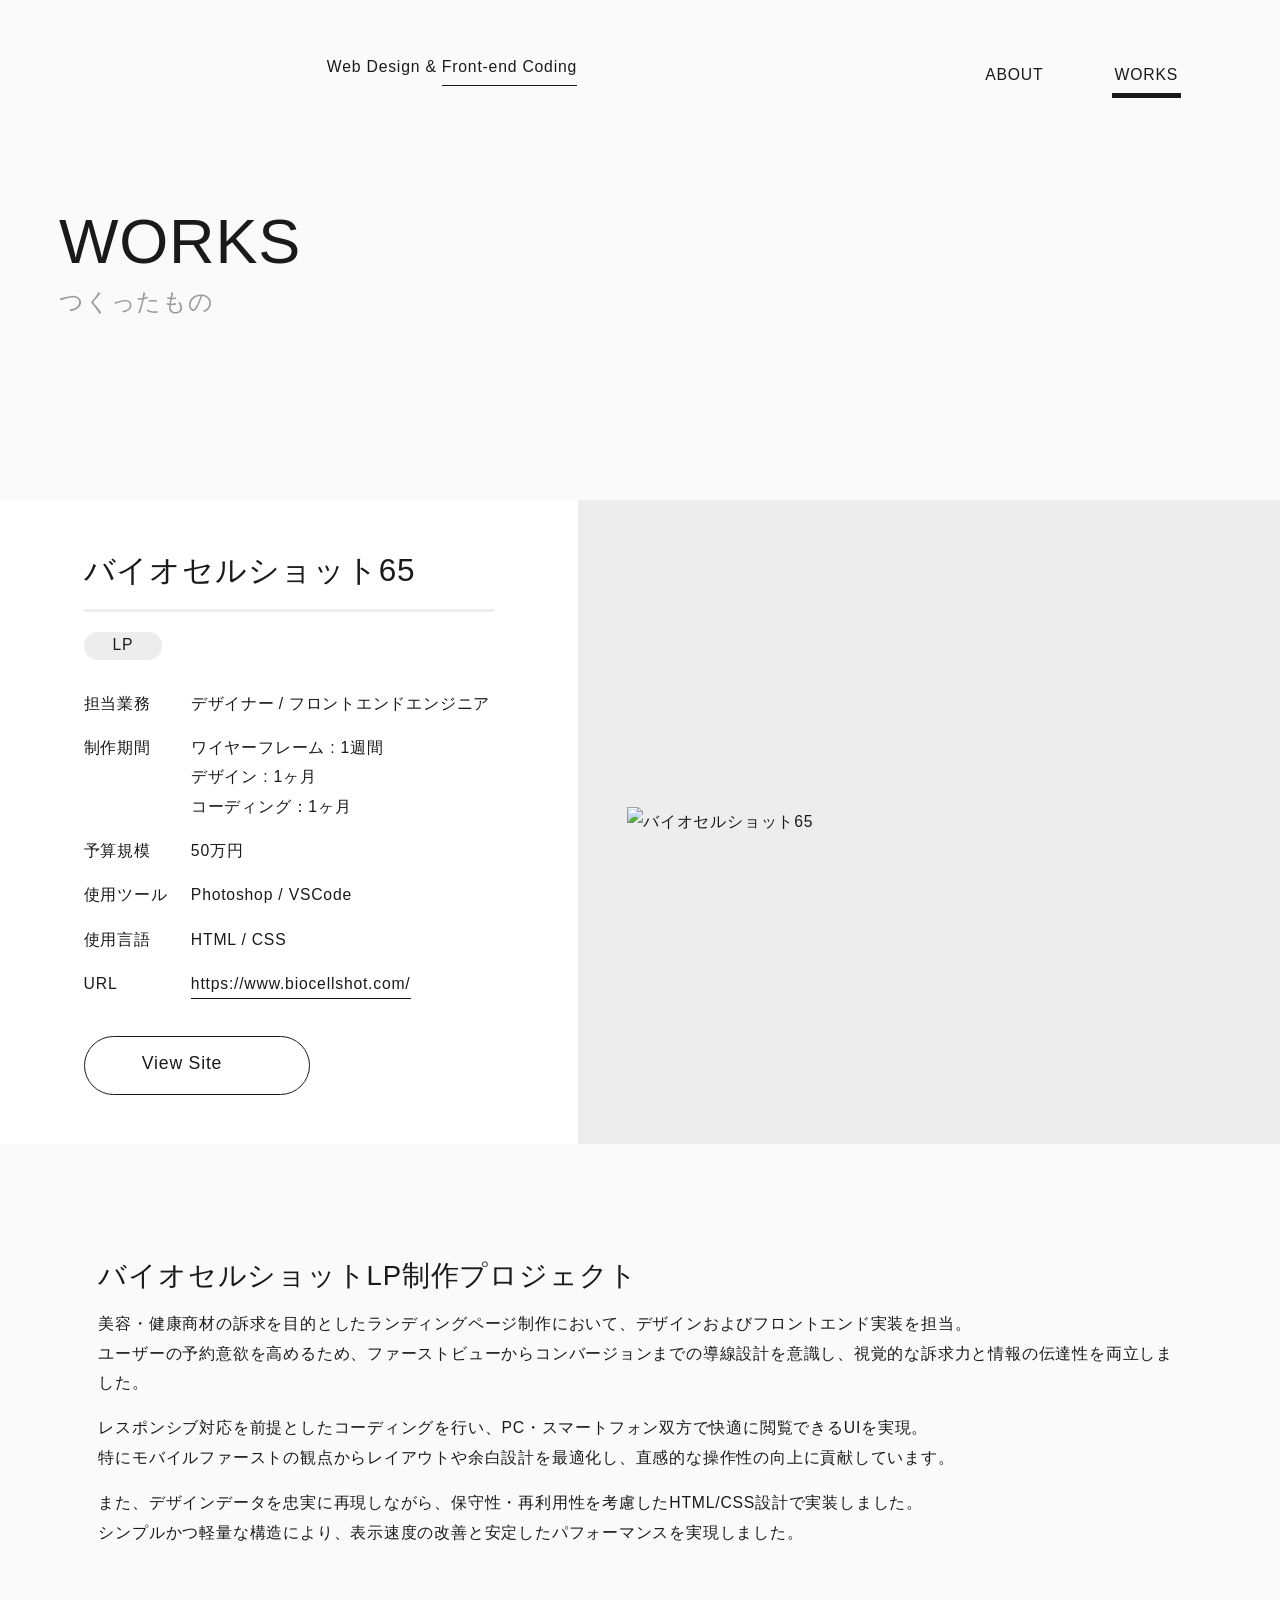
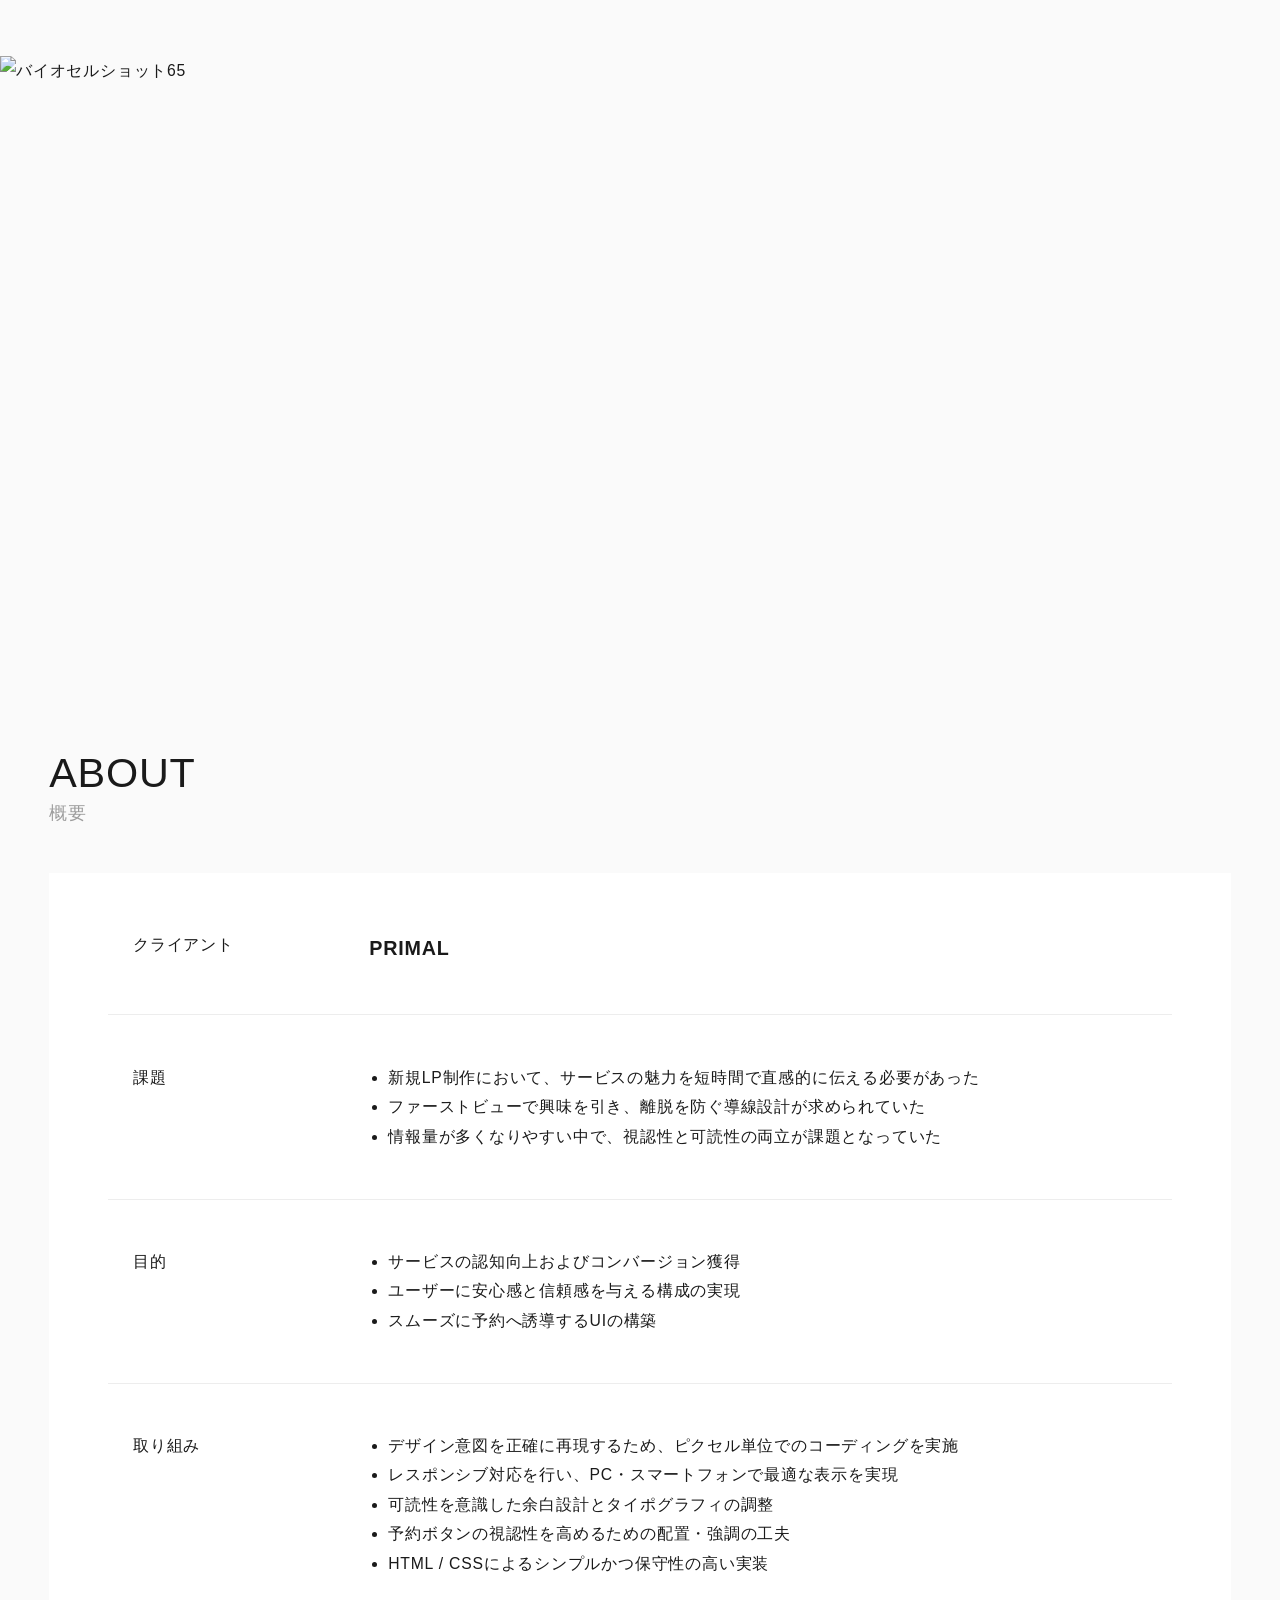
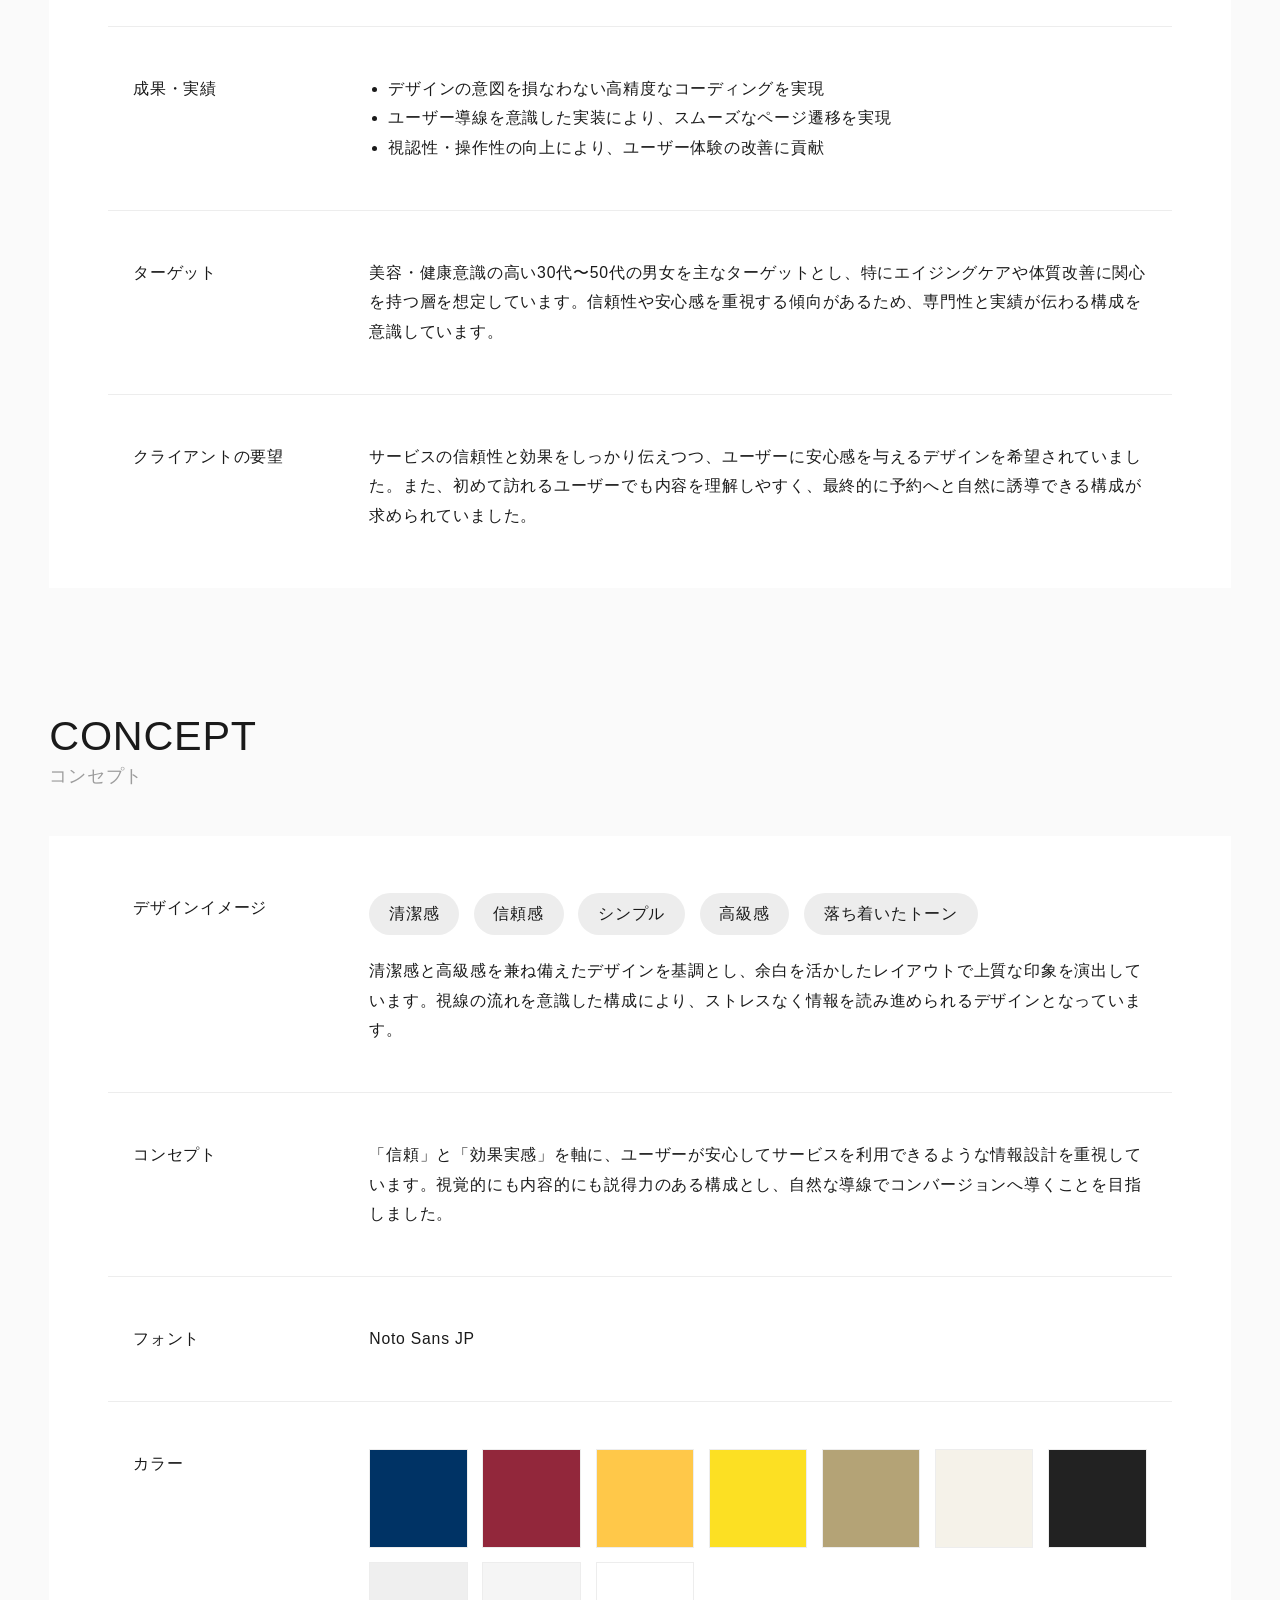
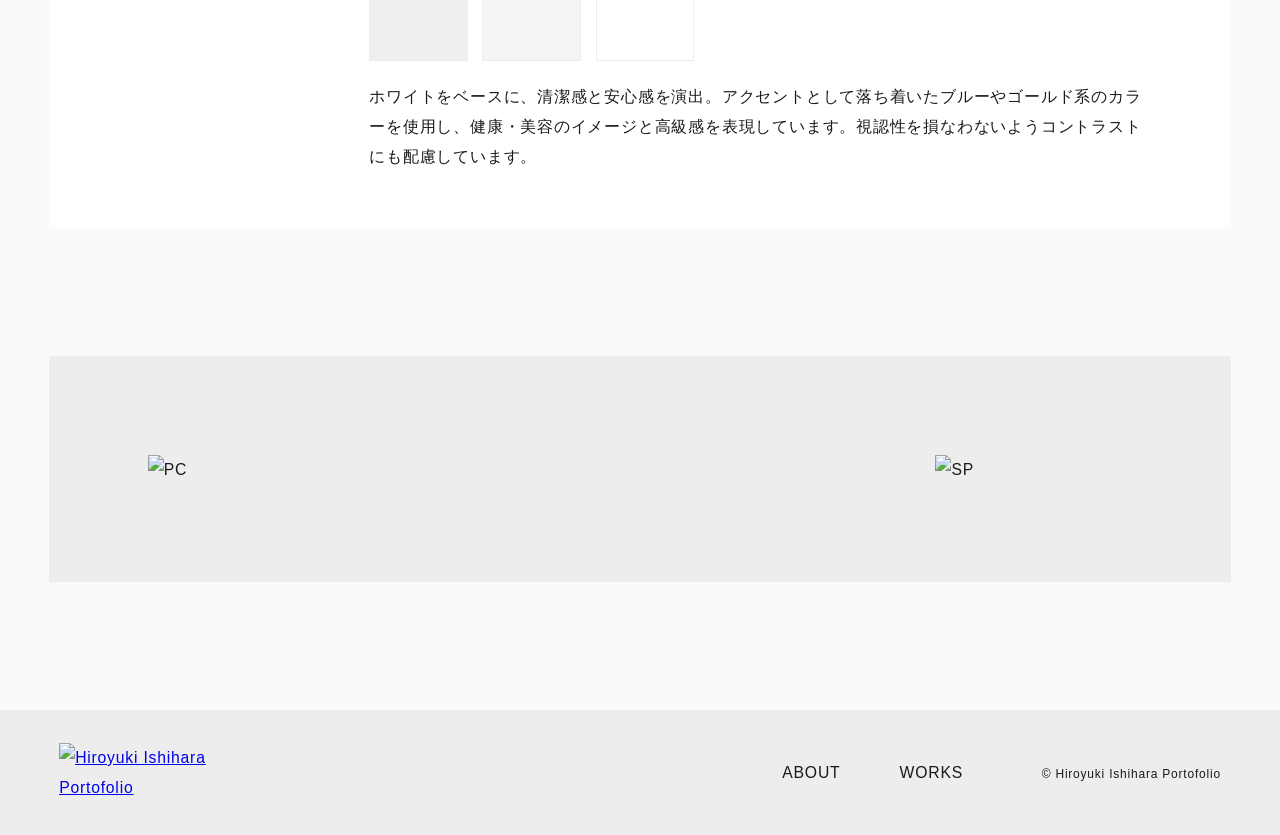
==== works/biocellshot.html @ 2d0b40fb "initial commit. ポートフォリオ" ====
<!doctype html>
<html lang="ja">
  <head>
    <meta charset="UTF-8" />
    <meta name="robots" content="noindex,nofollow" />
    <meta name="viewport" content="width=device-width, initial-scale=1.0" />
    <title>バイオセルショット65｜WORKS｜Hiroyuki Ishihara Portofolio</title>
    <link rel="stylesheet" href="../css/reset.css" />
    <link rel="stylesheet" href="../css/basic.css" />
    <link rel="stylesheet" href="../css/works.css" />
  </head>
  <body id="body">
    <!-- header -->
    <header class="header">
      <div class="header__inner">
        <div class="logo-box">
          <h1 class="logo"><a href="../">Hiroyuki Ishihara Portofolio</a></h1>
          <p>Web Design <br class="sp-display" />& Front-end Coding</p>
        </div>
        <nav class="global-nav">
          <ul>
            <li>
              <a href="../about/" class="has-dropdown"><p>ABOUT</p></a>
              <div class="box">
                <div class="contents">
                  <ul class="sub-menu">
                    <li class="profile"><a href="../about/#profile">プロフィール</a></li>
                    <li class="career"><a href="../about/#career">これまでの歩み</a></li>
                    <li class="strengths"><a href="../about/#strengths">わたしの強み</a></li>
                    <li class="skills"><a href="../about/#skills">いまできること</a></li>
                  </ul>
                </div>
              </div>
            </li>
            <li class="focus">
              <a href="./"><p>WORKS</p></a>
            </li>
          </ul>
        </nav>
      </div>
      <!-- drawer Navi -->
      <nav class="drawer">
        <input type="checkbox" id="drawer-toggle" />
        <!-- ハンバーガー -->
        <label for="drawer-toggle" class="drawer-button">
          <span class="hamburger">
            <span></span>
            <span></span>
            <span></span>
          </span>
          <span class="menu-text"></span>
        </label>
        <!-- 背景 -->
        <label for="drawer-toggle" class="drawer-overlay"></label>
        <!-- メニュー -->
        <div class="drawer-menu">
          <div class="drawer-contents">
            <div class="drawer-logo">
              <p>
                <a href="../"><img src="../images/logo.svg" alt="Hiroyuki Ishihara Portofolio" /></a>
              </p>
            </div>
            <nav class="drawer-nav">
              <ul class="nav-list">
                <!-- ABOUT -->
                <li class="nav-item">
                  <a href="../about/">ABOUT</a>
                  <ul class="sub-menu">
                    <li class="profile"><a href="../about/#profile">プロフィール</a></li>
                    <li class="career"><a href="../about/#career">これまでの歩み</a></li>
                    <li class="strengths"><a href="../about/#strengths">わたしの強み</a></li>
                    <li class="skills"><a href="../about/#skills">いまできること</a></li>
                  </ul>
                </li>
                <!-- WORKS -->
                <li class="nav-item">
                  <a href="./">WORKS</a>
                </li>
              </ul>
            </nav>
          </div>
        </div>
      </nav>
      <!-- / drawer Navi -->
    </header>

    <!-- main -->
    <main class="main">
      <!-- Page Title -->
      <div class="section-page-title">
        <div class="page-title__inner">
          <div class="page-title">
            <h2>WORKS</h2>
            <p>つくったもの</p>
          </div>
        </div>
      </div>

      <!-- PROJECT INFO -->
      <section id="project-info" class="section-works-info section-box">
        <div class="project-info-box">
          <div class="info-box">
            <div class="info">
              <div class="title">
                <h3>バイオセルショット65</h3>
              </div>
              <div class="category">
                <p>LP</p>
              </div>
              <dl class="info-list">
                <div class="item">
                  <dt>担当業務</dt>
                  <dd>
                    <p>デザイナー</p>
                    <p>フロントエンドエンジニア</p>
                  </dd>
                </div>
                <div class="item">
                  <dt>制作期間</dt>
                  <dd>
                    ワイヤーフレーム : 1週間<br />
                    デザイン : 1ヶ月<br />
                    コーディング：1ヶ月
                  </dd>
                </div>
                <div class="item">
                  <dt>予算規模</dt>
                  <dd>50万円</dd>
                </div>
                <div class="item">
                  <dt>使用ツール</dt>
                  <dd>Photoshop / VSCode</dd>
                </div>
                <div class="item">
                  <dt>使用言語</dt>
                  <dd>HTML / CSS</dd>
                </div>
                <div class="item">
                  <dt>URL</dt>
                  <dd><a href="https://www.biocellshot.com/" target="_blank">https://www.biocellshot.com/</a></dd>
                </div>
              </dl>
              <div class="btn">
                <a href="https://www.biocellshot.com/" target="_blank"><span>View Site</span></a>
              </div>
            </div>
          </div>
          <div class="image-box">
            <figure><img src="../images/works/main-biocellshot.png" alt="バイオセルショット65" /></figure>
          </div>
        </div>
        <div class="project-summary-box">
          <div class="summary-title">
            <h4>バイオセルショットLP制作プロジェクト</h4>
          </div>
          <div class="summary-description">
            <p>
              美容・健康商材の訴求を目的としたランディングページ制作において、デザインおよびフロントエンド実装を担当。<br />
              ユーザーの予約意欲を高めるため、ファーストビューからコンバージョンまでの導線設計を意識し、視覚的な訴求力と情報の伝達性を両立しました。
            </p>
            <p>
              レスポンシブ対応を前提としたコーディングを行い、PC・スマートフォン双方で快適に閲覧できるUIを実現。<br />
              特にモバイルファーストの観点からレイアウトや余白設計を最適化し、直感的な操作性の向上に貢献しています。
            </p>
            <p>
              また、デザインデータを忠実に再現しながら、保守性・再利用性を考慮したHTML/CSS設計で実装しました。<br />
              シンプルかつ軽量な構造により、表示速度の改善と安定したパフォーマンスを実現しました。
            </p>
          </div>
        </div>
        <div class="design-sample-box">
          <img src="../images/works/design-sample-biocellshot.png" alt="バイオセルショット65" />
        </div>
      </section>

      <!-- ABOUT -->
      <section id="about" class="section-works-about section-box">
        <div class="section__inner">
          <div class="sub-title">
            <h3 class="title">ABOUT</h3>
            <p class="lead">概要</p>
          </div>
          <div class="works-detail-list">
            <dl class="works-detail">
              <div class="item">
                <dt>クライアント</dt>
                <dd>
                  <h4 class="client">PRIMAL</h4>
                </dd>
              </div>
              <div class="item">
                <dt>課題</dt>
                <dd>
                  <ul class="disc">
                    <li>新規LP制作において、サービスの魅力を短時間で直感的に伝える必要があった</li>
                    <li>ファーストビューで興味を引き、離脱を防ぐ導線設計が求められていた</li>
                    <li>情報量が多くなりやすい中で、視認性と可読性の両立が課題となっていた</li>
                  </ul>
                </dd>
              </div>
              <div class="item">
                <dt>目的</dt>
                <dd>
                  <ul class="disc">
                    <li>サービスの認知向上およびコンバージョン獲得</li>
                    <li>ユーザーに安心感と信頼感を与える構成の実現</li>
                    <li>スムーズに予約へ誘導するUIの構築</li>
                  </ul>
                </dd>
              </div>
              <div class="item">
                <dt>取り組み</dt>
                <dd>
                  <ul class="disc">
                    <li>デザイン意図を正確に再現するため、ピクセル単位でのコーディングを実施</li>
                    <li>レスポンシブ対応を行い、PC・スマートフォンで最適な表示を実現</li>
                    <li>可読性を意識した余白設計とタイポグラフィの調整</li>
                    <li>予約ボタンの視認性を高めるための配置・強調の工夫</li>
                    <li>HTML / CSSによるシンプルかつ保守性の高い実装</li>
                  </ul>
                </dd>
              </div>
              <div class="item">
                <dt>成果・実績</dt>
                <dd>
                  <ul class="disc">
                    <li>デザインの意図を損なわない高精度なコーディングを実現</li>
                    <li>ユーザー導線を意識した実装により、スムーズなページ遷移を実現</li>
                    <li>視認性・操作性の向上により、ユーザー体験の改善に貢献</li>
                  </ul>
                </dd>
              </div>
              <div class="item">
                <dt>ターゲット</dt>
                <dd>
                  <p>美容・健康意識の高い30代〜50代の男女を主なターゲットとし、特にエイジングケアや体質改善に関心を持つ層を想定しています。信頼性や安心感を重視する傾向があるため、専門性と実績が伝わる構成を意識しています。</p>
                </dd>
              </div>
              <div class="item">
                <dt>クライアントの要望</dt>
                <dd>
                  <p>サービスの信頼性と効果をしっかり伝えつつ、ユーザーに安心感を与えるデザインを希望されていました。また、初めて訪れるユーザーでも内容を理解しやすく、最終的に予約へと自然に誘導できる構成が求められていました。</p>
                </dd>
              </div>
            </dl>
          </div>
        </div>
      </section>

      <!-- CONCEPT -->
      <section id="concept" class="section-works-concept section-box">
        <div class="section__inner">
          <div class="sub-title">
            <h3 class="title">CONCEPT</h3>
            <p class="lead">コンセプト</p>
          </div>
          <div class="works-detail-list">
            <dl class="works-detail">
              <div class="item">
                <dt>デザインイメージ</dt>
                <dd>
                  <ul class="tag-list">
                    <li>清潔感</li>
                    <li>信頼感</li>
                    <li>シンプル</li>
                    <li>高級感</li>
                    <li>落ち着いたトーン</li>
                  </ul>
                  <p>清潔感と高級感を兼ね備えたデザインを基調とし、余白を活かしたレイアウトで上質な印象を演出しています。視線の流れを意識した構成により、ストレスなく情報を読み進められるデザインとなっています。</p>
                </dd>
              </div>
              <div class="item">
                <dt>コンセプト</dt>
                <dd>
                  <p>「信頼」と「効果実感」を軸に、ユーザーが安心してサービスを利用できるような情報設計を重視しています。視覚的にも内容的にも説得力のある構成とし、自然な導線でコンバージョンへ導くことを目指しました。</p>
                </dd>
              </div>
              <div class="item">
                <dt>フォント</dt>
                <dd>
                  <p>Noto Sans JP</p>
                </dd>
              </div>
              <div class="item">
                <dt>カラー</dt>
                <dd>
                  <div class="color-images">
                    <ul class="color-list">
                      <li style="--color: #003365"></li>
                      <li style="--color: #92273b"></li>
                      <li style="--color: #ffc849"></li>
                      <li style="--color: #fce023"></li>
                      <li style="--color: #b4a376"></li>
                      <li style="--color: #f5f2e9"></li>
                      <li style="--color: #222222"></li>
                      <li style="--color: #efefef"></li>
                      <li style="--color: #f5f5f5"></li>
                      <li style="--color: #ffffff"></li>
                    </ul>
                  </div>
                  <p>ホワイトをベースに、清潔感と安心感を演出。アクセントとして落ち着いたブルーやゴールド系のカラーを使用し、健康・美容のイメージと高級感を表現しています。視認性を損なわないようコントラストにも配慮しています。</p>
                </dd>
              </div>
            </dl>
          </div>
        </div>
      </section>

      <!-- SITE IMAGES -->
      <section id="site-images" class="section-works-site-images section-box">
        <div class="section__inner">
          <div class="site-images-box">
            <div class="pc">
              <p><img src="../images/works/siteimage-pc-biocellshot.png" alt="PC" /></p>
            </div>
            <div class="sp">
              <p><img src="../images/works/siteimage-sp-biocellshot.png" alt="SP" /></p>
            </div>
          </div>
        </div>
      </section>
    </main>

    <!-- footer -->
    <footer class="footer">
      <div class="footer-logo">
        <a href="../"><img src="../images/logo.svg" alt="Hiroyuki Ishihara Portofolio" /></a>
      </div>
      <div class="nav-copyright">
        <nav class="footer-nav">
          <ul>
            <li>
              <a href="../about/">ABOUT</a>
            </li>
            <li>
              <a href="./">WORKS</a>
            </li>
          </ul>
        </nav>
        <p class="copy">
          <small>© Hiroyuki Ishihara Portofolio</small>
        </p>
      </div>
    </footer>
    <p class="pagetop">
      <a href="#body" aria-label="ページトップへ戻る"></a>
    </p>
    <!-- 共通 -->
    <script src="../js/header-is-scroll.js"></script>
    <script src="../js/drawer-toggle.js"></script>
    <script src="../js/page-top.js"></script>
  </body>
</html>
---- css/basic.css ----
/* ---------------------------------------------------
　fonts
---------------------------------------------------- */
/* ########### Noto Sans JP ########### */
/* Thin 100 */
@font-face {
  font-family: 'Noto Sans JP';
  src: url('../fonts/NotoSansJP-Thin.ttf');
  font-weight: 100;
  font-style: normal;
  font-display: swap;
}
/* ExtraLight 200 */
@font-face {
  font-family: 'Noto Sans JP';
  src: url('../fonts/NotoSansJP-ExtraLight.ttf');
  font-weight: 200;
  font-style: normal;
  font-display: swap;
}
/* Light 300 */
@font-face {
  font-family: 'Noto Sans JP';
  src: url('../fonts/NotoSansJP-Light.ttf');
  font-weight: 300;
  font-style: normal;
  font-display: swap;
}
/* Regular 400 */
@font-face {
  font-family: 'Noto Sans JP';
  src: url('../fonts/NotoSansJP-Regular.ttf');
  font-weight: 400;
  font-style: normal;
  font-display: swap;
}
/* Medium 500 */
@font-face {
  font-family: 'Noto Sans JP';
  src: url('../fonts/NotoSansJP-Medium.ttf');
  font-weight: 500;
  font-style: normal;
  font-display: swap;
}
/* SemiBold 600 */
@font-face {
  font-family: 'Noto Sans JP';
  src: url('../fonts/NotoSansJP-SemiBold.ttf');
  font-weight: 600;
  font-style: normal;
  font-display: swap;
}
/* Bold 700 */
@font-face {
  font-family: 'Noto Sans JP';
  src: url('../fonts/NotoSansJP-Bold.ttf');
  font-weight: 700;
  font-style: normal;
  font-display: swap;
}
/* ExtraBold 800 */
@font-face {
  font-family: 'Noto Sans JP';
  src: url('../fonts/NotoSansJP-ExtraBold.ttf');
  font-weight: 800;
  font-style: normal;
  font-display: swap;
}
/* Black 900 */
@font-face {
  font-family: 'Noto Sans JP';
  src: url('../fonts/NotoSansJP-Black.ttf');
  font-weight: 900;
  font-style: normal;
  font-display: swap;
}

/* ########### Roboto ########### */
/* Thin 100 */
@font-face {
  font-family: 'Roboto';
  src: url('../fonts/Roboto-Thin.ttf');
  font-weight: 100;
  font-style: normal;
  font-display: swap;
}
/* ExtraLight 200 */
@font-face {
  font-family: 'Roboto';
  src: url('../fonts/Roboto-ExtraLight.ttf');
  font-weight: 200;
  font-style: normal;
  font-display: swap;
}
/* Light 300 */
@font-face {
  font-family: 'Roboto';
  src: url('../fonts/Roboto-Light.ttf');
  font-weight: 300;
  font-style: normal;
  font-display: swap;
}
/* Regular 400 */
@font-face {
  font-family: 'Roboto';
  src: url('../fonts/Roboto-Regular.ttf');
  font-weight: 400;
  font-style: normal;
  font-display: swap;
}
/* Medium 500 */
@font-face {
  font-family: 'Roboto';
  src: url('../fonts/Roboto-Medium.ttf');
  font-weight: 500;
  font-style: normal;
  font-display: swap;
}
/* SemiBold 600 */
@font-face {
  font-family: 'Roboto';
  src: url('../fonts/Roboto-SemiBold.ttf');
  font-weight: 600;
  font-style: normal;
  font-display: swap;
}
/* Bold 700 */
@font-face {
  font-family: 'Roboto';
  src: url('../fonts/Roboto-Bold.ttf');
  font-weight: 700;
  font-style: normal;
  font-display: swap;
}
/* ExtraBold 800 */
@font-face {
  font-family: 'Roboto';
  src: url('../fonts/Roboto-ExtraBold.ttf');
  font-weight: 800;
  font-style: normal;
  font-display: swap;
}
/* Black 900 */
@font-face {
  font-family: 'Roboto';
  src: url('../fonts/Roboto-Black.ttf');
  font-weight: 900;
  font-style: normal;
  font-display: swap;
}

/* ---------------------------------------------------
　variables
---------------------------------------------------- */
:root {
  /* メインカラー */
  --main-color: #ededed;
  /* フォントカラー */
  --font-color: #1a1a1a;
  --font-color-light: #9c9c9c;
  /* 背景 */
  --bg-color: #ededed;
  /* ボーダー */
  --border: #ededed;
  --name-border: #9a9a98;
  --works-roles-border: #9a9a98;
  /* SCROLL DOWNボーダー */
  --scroll-view-border: #1a1a1a;
  /* グローバルメニューhover line */
  --global-nav-border-color: #1a1a1a;
}

/* ---------------------------------------------------
　base
---------------------------------------------------- */
html {
  font-size: 62.5%; /* 1rem = 10px */
}
body {
  font-size: clamp(1.4rem, 1.23vw, 1.6rem); /* 16px */
  line-height: 1.875; /* 30px */
  font-weight: 400;
  color: var(--font-color);
  letter-spacing: 0.05em;
  font-family: 'Roboto', 'Noto Sans JP', sans-serif;
  width: 100%;
  background-color: #fafafa;
  /* 文字詰め */
  font-feature-settings: 'palt';
  /* 単語折り返し設定 */
  overflow-wrap: break-word;
  word-wrap: break-word;
  /* iOS Safari フォントサイズ拡大 リセット */
  text-size-adjust: 100%;
  -webkit-text-size-adjust: 100%;
}
@media screen and (max-width: 767px) {
  body {
    font-size: 1.4rem;
  }
}
img {
  display: block;
}

/* スムーススクロール */
html {
  scroll-behavior: smooth;
  scroll-padding-top: 147px;
}
@media screen and (max-width: 767px) {
  html {
    scroll-padding-top: 88px;
  }
}

/* 表示・非表示 */
.pc-display {
  display: block !important;
}
.sp-display {
  display: none !important;
}
@media screen and (max-width: 767px) {
  .pc-display {
    display: none !important;
  }
  .sp-display {
    display: block !important;
  }
}

/* ---------------------------------------------------
　header
---------------------------------------------------- */
/* ヘッダー固定 */
body {
  padding-top: 155px;
}
.header {
  position: fixed;
  top: 0;
  left: 0;
  width: 100%;
  z-index: 1000;
  background-color: #fafafa;
}
.header .header__inner {
  display: flex;
  justify-content: space-between;
  align-items: center;
  padding: 0 clamp(20px, 4.6154vw, 60px);
  min-height: clamp(56px, 11.9231vw, 155px);
  background-color: #fafafa;
  transition: all 0.2s ease;
}
.header.is-scroll {
  border-bottom: 1px solid var(--border);
  box-shadow: 0 4px 10px rgba(0, 0, 0, 0.02);
}
.header.is-scroll .header__inner {
  min-height: 100px;
}
@media screen and (max-width: 767px) {
  body {
    padding-top: 65px;
  }
  .header .header__inner {
    padding: 0 20px;
    height: 65px;
    min-height: auto;
  }
  .header.is-scroll .header__inner {
    min-height: 65px;
  }
}

/* --------------- ロゴ --------------- */
.header .header__inner .logo-box {
  display: flex;
  align-items: flex-start;
}
.header .header__inner .logo-box .logo {
  display: flex;
  align-items: center;
}
.header .header__inner .logo-box .logo a {
  display: inline-block;
  width: clamp(136px, 17.6923vw, 230px);
  height: clamp(31px, 4vw, 52px);
  background-image: url(../images/logo.svg);
  background-repeat: no-repeat;
  background-size: contain;
  background-position: center center;
  text-indent: -9999px;
}
.header .header__inner .logo-box .logo a:hover {
  opacity: 0.8;
}
.header .header__inner .logo-box p {
  margin-top: clamp(5px, 0.6154vw, 8px);
  margin-left: clamp(25px, 3.2308vw, 42px);
  font-size: clamp(1.2rem, 1.2308vw, 1.6rem);
  line-height: 1;
  font-weight: 300;
  position: relative;
}
@media screen and (max-width: 767px) {
  .header .header__inner .logo-box {
    display: flex;
    align-items: center;
  }
  .header .header__inner .logo-box .logo a {
    width: 125px;
    height: 28px;
  }
  .header .header__inner .logo-box p {
    margin-top: -7px;
    margin-left: 15px;
    font-size: 1.1rem;
    line-height: 1.3;
  }
}
/* ライン */
.header .header__inner .logo-box p::after {
  content: '';
  position: absolute;
  right: 0;
  bottom: clamp(-12px, -1.5385vw, -20px);
  width: 0;
  height: 1px;
  background-color: #1a1a1a;

  /* アニメーション */
  animation: lineSlide 1s forwards;
}
@media screen and (max-width: 767px) {
  .header .header__inner .logo-box p::after {
    bottom: -7px;
  }
}

/* 横に流れるアニメーション */
@keyframes lineSlide {
  to {
    width: clamp(105px, 10.5385vw, 137px);
  }
}
@media screen and (max-width: 767px) {
  @keyframes lineSlide {
    to {
      width: 100%;
    }
  }
}

/* --------------- グローバルメニュー --------------- */
.header .header__inner .global-nav {
  margin-top: clamp(-2px, -0.3077vw, -4px);
  padding: 20px 40px;
  background-color: #fafafa;
  border-radius: 999px;
}
@media screen and (max-width: 767px) {
  .header .header__inner .global-nav {
    display: none;
  }
}
.header .header__inner .global-nav ul {
  display: flex;
  align-items: center;
}
.header .header__inner .global-nav > ul > li {
  list-style: none;
  margin-left: clamp(29px, 3.7692vw, 49px);
}
.header .header__inner .global-nav > ul > li:first-child {
  margin-left: 0;
}
.header .header__inner .global-nav > ul > li a {
  display: inline-block;
  padding: clamp(9px, 1.15vw, 15px) clamp(2px, 0.2308vw, 3px);
  font-size: clamp(1.5rem, 1.2308vw, 1.6rem);
  line-height: 1;
  font-weight: 400;
  text-decoration: none;
  color: var(--font-color);
  position: relative;
}
.header .header__inner .global-nav > ul > li::after {
  content: '';
  position: absolute;
  left: 0;
  bottom: 0;
  width: 100%;
  height: clamp(3px, 0.3846vw, 5px);
  background-color: var(--global-nav-border-color);
  transform: scaleX(0);
  transform-origin: left;
  transition: transform 0.3s ease;
}
.header .header__inner .global-nav > ul > li:hover::after,
.header .header__inner .global-nav > ul > li.focus::after {
  transform: scaleX(1);
}

/* -------------------------------------
　footer
------------------------------------- */
.footer {
  display: flex;
  justify-content: space-between;
  align-items: center;
  padding: clamp(20px, 2.54vw, 33px) clamp(20px, 4.62vw, 60px);
  background-color: var(--main-color);
}
.footer .footer-logo {
  width: 100%;
  max-width: clamp(120px, 11.54vw, 150px);
}
.footer .footer-logo img {
  width: 100%;
  height: auto;
}
@media screen and (max-width: 767px) {
  .footer {
    flex-direction: column;
    padding: 30px 20px 20px 20px;
  }
  .footer .footer-logo {
    margin-bottom: 20px;
    max-width: 140px;
  }
}
.footer .nav-copyright {
  display: flex;
  align-items: center;
  justify-content: flex-end;
  flex: 1;
  gap: clamp(45px, 6.15vw, 80px);
}
.footer .nav-copyright .footer-nav ul {
  display: flex;
  align-items: center;
  gap: clamp(35px, 4.62vw, 60px);
  list-style: none;
}
.footer .nav-copyright .footer-nav ul li a {
  display: inline-block;
  font-size: clamp(1.5rem, 1.23vw, 1.6rem);
  line-height: 1;
  color: var(--font-color);
  text-decoration: none;
  position: relative;
}
.footer .nav-copyright .footer-nav ul li a::after {
  content: '';
  position: absolute;
  left: 0;
  bottom: clamp(-6px, -0.77vw, -10px);
  width: 100%;
  height: 1px;
  background-color: var(--global-nav-border-color);
  transform: scaleX(0);
  transform-origin: left;
  transition: transform 0.3s ease;
}
.footer .nav-copyright .footer-nav ul li a:hover::after {
  transform: scaleX(1);
}
.footer .nav-copyright .copy small {
  font-size: clamp(1.2rem, 0.92vw, 1.2rem);
  line-height: 1;
}
@media screen and (max-width: 767px) {
  .footer .nav-copyright {
    justify-content: center;
    flex-direction: column;
    gap: 15px;
  }
  .footer .nav-copyright .footer-nav ul {
    flex-direction: column;
    gap: 5px;
  }
  .footer .nav-copyright .footer-nav ul li a {
    font-size: 1.4rem;
  }
  .footer .nav-copyright .footer-nav ul li a::after {
    bottom: -6px;
  }
  .footer .nav-copyright .copy small {
    font-size: 1.1rem;
  }
}

/* -------------------------------------
　ページトップへボタン
------------------------------------- */
.pagetop {
  position: fixed;
  right: clamp(10px, 1.538vw, 20px);
  bottom: clamp(10px, 1.92vw, 25px);
  width: clamp(35px, 4.62vw, 60px);
  height: clamp(35px, 4.62vw, 60px);
  background: var(--main-color);
  border-radius: 50%;
  opacity: 0;
  pointer-events: none;
  transition: opacity 0.3s;
  z-index: 999;
  background-color: var(--main-color);
  border: 1px solid var(--main-color);
  transition: all 0.2s;
}
.pagetop:hover {
  background-color: #fff;
  border: 1px solid var(--border);
}
.pagetop.is-show {
  opacity: 1;
  pointer-events: auto;
}
.pagetop a {
  display: block;
  width: 100%;
  height: 100%;
  background: url('../images/pagetop-arrow.svg') no-repeat center;
  background-size: clamp(6px, 0.8vw, 10.4px) clamp(7px, 0.93vw, 12.13px);
  text-indent: -9999px;
}
@media screen and (max-width: 767px) {
  .pagetop {
    right: 10px;
    bottom: 10px;
    width: 45px;
    height: 45px;
    border: 1px solid #fafafa;
  }
  .pagetop a {
    background-size: 9px 10px;
  }
}

/* ---------------------------------------------------
　contents
---------------------------------------------------- */
/* レイアウト */
.section-box {
  margin-bottom: clamp(76.7px, 10vw, 130px);
  padding: 0 clamp(20px, 3.85vw, 50px);
}
.section-contents-box {
  margin-bottom: clamp(59px, 7.69vw, 100px);
  padding: 0 clamp(20px, 3.85vw, 50px);
}
@media screen and (max-width: 767px) {
  .section-box {
    margin-bottom: 65px;
    padding: 0 20px;
  }
}

.section__inner {
  margin: 0 auto;
  width: 100%;
  max-width: 1200px;
}

/* サブタイトル */
.sub-title {
  margin-bottom: clamp(29.5px, 3.85vw, 50px);
}
.sub-title .title {
  font-size: clamp(2.48rem, 3.23vw, 4.2rem);
  line-height: 1;
  font-weight: 500;
}
.sub-title .lead {
  padding-top: clamp(5.3px, 0.69vw, 9px);
  font-size: clamp(1.06rem, 1.38vw, 1.8rem);
  line-height: 1.2;
  color: var(--font-color-light);
}
.sub-title-center {
  text-align: center;
}
@media screen and (max-width: 767px) {
  .sub-title {
    margin-bottom: 25px;
    text-align: center;
  }
  .sub-title .title {
    font-size: 2.5rem;
  }
  .sub-title .lead {
    padding-top: 4px;
    font-size: 1.2rem;
  }
}

/* READ MORE ボタン */
.btn-read-more {
  padding-top: clamp(11.8px, 1.54vw, 20px);
}
.btn-read-more p {
  display: flex;
  align-items: center;
  justify-content: flex-end;
}
.btn-read-more p a {
  display: flex;
  align-items: center;
  font-size: clamp(1.5rem, 1.23vw, 1.6rem);
  line-height: 1;
  font-weight: 500;
  text-decoration: none;
  color: var(--font-color);
  position: relative;
  transition: transform 0.3s ease;
}
.btn-read-more p a:hover {
  transform: translateX(clamp(4.13px, 0.54vw, 7px));
}
.btn-read-more p a::after {
  content: '';
  display: inline-block;
  margin-left: clamp(7.67px, 1vw, 13px);
  width: clamp(41.9px, 5.46vw, 71px);
  height: clamp(29.5px, 3.85vw, 50px);
  background-image: url(../images/icon-read-more.svg);
  background-repeat: no-repeat;
  background-size: contain;
  background-position: center;
}

@media screen and (max-width: 767px) {
  .btn-read-more {
    padding-top: 15px;
  }
  .btn-read-more p a {
    font-size: 1.5rem;
  }
  .btn-read-more p a:hover {
    transform: translateX(4px);
  }
  .btn-read-more p a::after {
    margin-left: 8px;
    width: 42px;
    height: 30px;
  }
}

/* ライン */
.btn-read-more p a span {
  position: relative;
}
.btn-read-more p a span::before {
  content: '';
  position: absolute;
  left: 0;
  bottom: clamp(-8.85px, -1.15vw, -15px);
  width: 0;
  height: 1px;
  background-color: #1a1a1a;
}
.btn-read-more p a:hover span::before {
  animation: readMore 1s forwards;
}
@media screen and (max-width: 767px) {
  .btn-read-more p a span::before {
    bottom: -9px;
  }
}

/* 横に流れるアニメーション */
@keyframes readMore {
  to {
    width: 100%;
  }
}

/* --------------- WORKSリスト --------------- */
.works-list-contents ul {
  display: flex;
  flex-wrap: wrap;
  gap: clamp(35px, 4.77vw, 62px) clamp(45px, 6.15vw, 80px);
  list-style: none;
}
.works-list-contents ul li {
  width: calc((100% / 2) - (clamp(45px, 6.15vw, 80px) / 2));
}
.works-list-contents ul li a {
  display: inline-block;
  color: var(--font-color);
  text-decoration: none;
}
@media screen and (max-width: 767px) {
  .works-list-contents ul {
    margin: 0 auto;
    gap: 35px;
    max-width: 558px;
  }
  .works-list-contents ul li {
    width: 100%;
  }
}

/* 画像 */
.works-list-contents ul li figure {
  width: 100%;
  border: 1px solid #ebebeb;
  position: relative;
  overflow: hidden;
}
.works-list-contents ul li figure img {
  display: block;
  width: 100%;
  aspect-ratio: 560 / 346;
  object-fit: cover;
}

/* くわしくみる */
.works-list-contents ul li figure p {
  position: absolute;
  inset: 0;
  display: flex;
  align-items: center;
  justify-content: center;
  background: rgba(0, 0, 0, 0.15);
  opacity: 0;
  margin-bottom: clamp(-10px, 1.54vw, -20px);
  transition:
    opacity 0.3s,
    margin 0.3s;
}
.works-list-contents ul li:hover figure p {
  margin-bottom: 0;
  opacity: 1;
}
.works-list-contents ul li figure p span {
  display: flex;
  align-items: center;
  justify-content: center;
  padding: 0 clamp(27px, 3.08vw, 40px) 1px clamp(27px, 3.08vw, 40px);
  height: 40px;
  font-size: clamp(1.4rem, 1.23vw, 1.6rem);
  line-height: 1;
  font-weight: 400;
  background-color: #ffffff;
  border-radius: 99px;
  box-shadow: 0 2px 8px rgba(0, 0, 0, 0.1);
}
@media screen and (max-width: 767px) {
  .works-list-contents ul li figure p {
    margin-bottom: -10px;
  }
  .works-list-contents ul li figure p span {
    padding: 0 20px 1px 20px;
    font-size: 1.4rem;
  }
}

/* アイコン */
.works-list-contents ul li .works__body .works__meta {
  display: flex;
  align-items: center;
  padding-top: clamp(12px, 1.54vw, 20px);
}
.works-list-contents ul li .works__body .works__meta .works__category p {
  padding: clamp(4px, 0.46vw, 6px) clamp(14px, 1.85vw, 24px) clamp(4px, 0.54vw, 7px) clamp(14px, 1.85vw, 24px);
  width: 100%;
  min-width: clamp(47px, 6.15vw, 80px);
  font-size: clamp(1.3rem, 1.08vw, 1.4rem);
  line-height: 1;
  font-weight: 400;
  text-align: center;
  background-color: var(--main-color);
  border-radius: clamp(18px, 2.31vw, 30px);
}
.works-list-contents ul li .works__body .works__meta .works__roles {
  display: flex;
  align-items: center;
  margin-left: clamp(12px, 1.54vw, 20px);
}
.works-list-contents ul li .works__body .works__meta .works__roles span {
  margin-right: clamp(5px, 0.62vw, 8px);
  padding-right: clamp(8px, 1vw, 13px);
  font-size: clamp(1.3rem, 1.08vw, 1.4rem);
  line-height: 1;
  font-weight: 400;
  position: relative;
}
.works-list-contents ul li .works__body .works__meta .works__roles span:last-child {
  margin-right: 0;
  padding-right: 0;
}
.works-list-contents ul li .works__body .works__meta .works__roles span::after {
  content: '';
  width: 1px;
  height: clamp(11px, 1.38vw, 18px);
  background-color: #9a9a98;
  position: absolute;
  top: calc(50% + 1px);
  right: 0;
  transform: translateY(-50%);
}
.works-list-contents ul li .works__body .works__meta .works__roles span:last-child::after {
  content: none;
}
@media screen and (max-width: 767px) {
  .works-list-contents ul li .works__body .works__meta {
    padding-top: 12px;
  }
  .works-list-contents ul li .works__body .works__meta .works__category p {
    padding: 4px 14px 4px 14px;
    min-width: 47px;
    font-size: 1.3rem;
    border-radius: 18px;
  }
  .works-list-contents ul li .works__body .works__meta .works__roles {
    margin-left: 12px;
  }
  .works-list-contents ul li .works__body .works__meta .works__roles span {
    margin-right: 5px;
    padding-right: 8px;
    font-size: 1.3rem;
  }
  .works-list-contents ul li .works__body .works__meta .works__roles span::after {
    height: 11px;
  }
}

/* タイトル */
.works-list-contents ul li .works__body .works__title {
  padding-top: clamp(8px, 1vw, 13px);
}
.works-list-contents ul li .works__body .works__title .title-name {
  font-size: clamp(1.06rem, 1.38vw, 1.8rem);
  line-height: 1.875;
  font-weight: 500;
}
@media screen and (max-width: 767px) {
  .works-list-contents ul li .works__body .works__title {
    padding-top: 8px;
  }
  .works-list-contents ul li .works__body .works__title .title-name {
    font-size: 1.5rem;
  }
}

/* -------------------------------------
　SP用ドロワーメニュー（ハンバーガーメニュー）
------------------------------------- */
/**************** drawer base ***************/
.drawer {
  display: none;
}
@media screen and (max-width: 767px) {
  .drawer {
    display: block;
    /* 別のウィンドウが開く際のアニメーション(徐々に非表示) */
    opacity: 1;
    visibility: visible;
    pointer-events: auto;
    transition:
      opacity 0.7s ease,
      visibility 0.7s ease;
  }

  /* checkbox */
  .drawer #drawer-toggle {
    display: none;
  }

  /**************** button ***************/
  .drawer .drawer-button {
    /* 
    通常：absolute（ヘッダーなどのレイアウトに合わせて配置）
    上部固定にしたい場合は ↓ を変更

    position: fixed;

    に変更すると、メニューを開いていない状態でも
    ハンバーガーボタンが常に画面右上に固定されます。
    */
    position: absolute;
    top: 0;
    right: 0;
    width: 65px;
    height: 65px;
    display: flex;
    flex-direction: column;
    align-items: center;
    justify-content: center;
    cursor: pointer;
    z-index: 1002;
  }

  /* 
  メニューを開いた時のみ固定
  （通常は absolute → 開くと fixed）

  常に固定にする場合は
  この指定は削除してOK
  */
  .drawer #drawer-toggle:checked + .drawer-button {
    position: fixed;
  }

  /**************** hamburger ***************/
  .drawer .hamburger {
    display: flex;
    flex-direction: column;
    gap: 4px;
    margin-bottom: 7px;
  }
  .drawer .hamburger span {
    width: 22px;
    height: 1px;
    background: #000;
    display: block;
    border-radius: 999px;
    transition: 0.4s;
  }

  /* ×アニメーション */
  .drawer #drawer-toggle:checked + .drawer-button .hamburger span:nth-child(1) {
    transform: translateY(5px) rotate(30deg);
    background: var(--font-color);
  }
  .drawer #drawer-toggle:checked + .drawer-button .hamburger span:nth-child(2) {
    opacity: 0;
  }
  .drawer #drawer-toggle:checked + .drawer-button .hamburger span:nth-child(3) {
    transform: translateY(-5px) rotate(-30deg);
    background: var(--font-color);
  }

  /**************** menu text ***************/
  .drawer .menu-text {
    width: 25px;
    height: 9px;
    background: url(../images/drawer-menu.svg) center/contain no-repeat;
  }
  .drawer #drawer-toggle:checked + .drawer-button .menu-text {
    width: 25px;
    background: url(../images/drawer-menu-hover.svg) center/contain no-repeat;
  }

  /**************** overlay ***************/
  .drawer .drawer-overlay {
    position: fixed;
    inset: 0;
    background: rgba(255, 255, 255, 0.7);
    opacity: 0;
    pointer-events: none;
    transition: 0.3s;
    z-index: 1000;
  }
  .drawer #drawer-toggle:checked ~ .drawer-overlay {
    opacity: 1;
    pointer-events: auto;
  }

  /**************** menu ***************/
  .drawer .drawer-menu {
    /* メニュー本体は fixed で画面全体に表示 */
    padding-bottom: 30px;
    position: fixed;
    top: 0;
    right: 0;
    width: 100%;
    height: 100vh;
    background: #ffffff;
    opacity: 0;
    visibility: hidden;
    transition: opacity 0.3s ease;
    overflow: auto;
    z-index: 1001;
  }
  .drawer #drawer-toggle:checked ~ .drawer-menu {
    opacity: 1;
    visibility: visible;
  }

  /**************** scroll lock ***************/
  body:has(.drawer #drawer-toggle:checked) {
    overflow: hidden;
  }

  /**************** contents ***************/
  .drawer-contents {
    min-height: 100%;
  }
  /* ロゴ */
  .drawer-contents .drawer-logo {
    margin-bottom: 0;
    display: flex;
    justify-content: center;
    align-items: center;
    width: 100%;
    height: 65px;
    background-color: #ffffff;
    position: relative;
  }
  .drawer-contents .drawer-logo p {
    width: 100%;
    width: 125px;
    height: 28px;
    margin: 0;
  }
  .drawer-contents .drawer-logo p a {
    display: inline-block;
    width: 100%;
    vertical-align: bottom;
  }
  .drawer-contents .drawer-logo img {
    width: 100%;
    height: auto;
  }

  /* メニュー */
  .drawer-nav {
    padding: 0 20px;
  }
  .drawer-nav .nav-list {
    background-color: #ffffff;
    border-top: 1px solid var(--border);
    border-bottom: 1px solid var(--border);
    list-style: none;
  }
  .drawer-nav .nav-list .nav-item {
    border-bottom: 1px solid var(--border);
  }
  .drawer-nav .nav-list .nav-item:last-child {
    border-bottom: none;
  }
  .drawer-nav .nav-list .nav-item > a {
    display: block;
    width: 100%;
    padding: 17px 15px 17px 20px;
    color: var(--font-color);
    font-size: 2rem;
    font-weight: 500;
    text-align: left;
    background-color: #ffffff;
    text-decoration: none;
    background-image: url(../images/drawer-arrow.svg);
    background-repeat: no-repeat;
    background-position: right 15px top 50%;
    background-size: 7px auto;
  }
  .drawer-nav .nav-list .nav-item .sub-menu {
    padding: 15px;
    display: grid;
    grid-template-columns: repeat(2, 1fr);
    gap: 7px;
    background-color: #fafafa;
    list-style: none;
  }
  .drawer-nav .nav-list .nav-item .sub-menu li > a {
    display: flex;
    justify-content: center;
    align-items: flex-start;
    padding-top: 65px;
    width: 100%;
    height: 100px;
    font-size: 1.2rem;
    line-height: 1.2;
    font-weight: 500;
    color: var(--font-color);
    text-decoration: none;
    text-align: center;
    border-radius: 6px;
    background-color: #ffffff;
    background-position: 50% 12px;
    background-repeat: no-repeat;
    background-size: 50px 50px;
    border: 1px solid var(--border);
    /* box-shadow: 0 0 4px rgba(0, 0, 0, 0.08); */
  }
  .drawer-nav .nav-list .nav-item .sub-menu li.profile a {
    background-image: url(../images/icon-profile.svg);
  }
  .drawer-nav .nav-list .nav-item .sub-menu li.career a {
    background-image: url(../images/icon-career.svg);
  }
  .drawer-nav .nav-list .nav-item .sub-menu li.strengths a {
    background-image: url(../images/icon-strengths.svg);
  }
  .drawer-nav .nav-list .nav-item .sub-menu li.skills a {
    background-image: url(../images/icon-skills.svg);
  }
}

/**************** ドロップダウンメニュー（グローバルメニュー） ***************/
.global-nav > ul > li {
  position: relative;
}

/* 矢印 */
.global-nav > ul > li > a.has-dropdown p {
  position: relative;
  padding-right: 17px;
}
.global-nav > ul > li > a.has-dropdown p::after {
  content: '';
  display: inline-block;
  width: 10px;
  height: 6px;
  background-image: url(../images/icon-global-nav-arrow.svg);
  background-repeat: no-repeat;
  background-position: center center;
  background-size: contain;
  position: absolute;
  top: calc(50% + 2px);
  right: 0;
  transform: translateY(-50%);
}

/* 吹き出し */
.global-nav > ul > li .box {
  padding-top: 30px;
  display: none;
  position: absolute;
  top: 100%;
  left: 50%;
  transform: translateX(-50%);
  z-index: 500;
}

/* hover時に表示 */
.global-nav > ul > li:hover .box {
  display: block;
}

/* コンテンツ枠 */
.global-nav > ul > li .box .contents {
  padding: 15px;
  min-width: 300px;
  background: #fff;
}

/* メニュー */

/*** オーバーレイ ***/
/* 画面全体を覆う黒20%のオーバーレイ */
.header__inner::before {
  content: '';
  position: fixed;
  inset: 0;
  background: rgba(0, 0, 0, 0.1);
  opacity: 0;
  pointer-events: none;
  transition: opacity 0.2s;
  z-index: 100;
}

/* グローバルナビはオーバーレイより前面に出す */
.header__inner .global-nav {
  position: relative;
  z-index: 200;
}

/* has-dropdown を hover した時のみオーバーレイを表示 */
.header__inner:has(.global-nav > ul > li:hover > a.has-dropdown)::before {
  opacity: 1;
  pointer-events: auto;
}

/* メニューコンテンツ */
.global-nav > ul > li .box .contents .sub-menu {
  padding: 15px;
  display: grid;
  grid-template-columns: repeat(2, 1fr);
  gap: 10px;
  background-color: #fafafa;
  list-style: none;
}
.global-nav > ul > li .box .contents .sub-menu li > a {
  display: flex;
  justify-content: center;
  align-items: flex-start;
  padding-top: 65px;
  width: 100%;
  height: 100px;
  font-size: 1.2rem;
  line-height: 1.2;
  font-weight: 500;
  color: var(--font-color);
  text-decoration: none;
  text-align: center;
  border-radius: 6px;
  background-color: #ffffff;
  background-position: 50% 12px;
  background-repeat: no-repeat;
  background-size: 50px 50px;
  border: 1px solid var(--border);
  transition: all 0.1s;
}
.global-nav > ul > li .box .contents .sub-menu li > a:hover {
  transform: scale(1.04);
}
.global-nav > ul > li .box .contents .sub-menu li.profile a {
  background-image: url(../images/icon-profile.svg);
}
.global-nav > ul > li .box .contents .sub-menu li.career a {
  background-image: url(../images/icon-career.svg);
}
.global-nav > ul > li .box .contents .sub-menu li.strengths a {
  background-image: url(../images/icon-strengths.svg);
}
.global-nav > ul > li .box .contents .sub-menu li.skills a {
  background-image: url(../images/icon-skills.svg);
}

/* -------------------------------------
　Page Title
------------------------------------- */
.section-page-title {
  margin-bottom: clamp(60px, 10vw, 130px);
}
.section-page-title .page-title__inner {
  margin: 0 clamp(20px, 4.6154vw, 120px);
  width: calc(100% - clamp(20px, 4.6154vw, 120px) - clamp(20px, 4.6154vw, 120px));
  height: clamp(130px, 16.9231vw, 220px);
  position: relative;
}
.section-page-title .page-title__inner::after {
  content: '';
  width: calc(100% - clamp(72px, 9.4615vw, 123px) + clamp(20px, 4.6154vw, 120px));
  height: clamp(130px, 16.9231vw, 220px);
  display: inline-block;
  background-image: url(../images/page-title.png);
  background-repeat: no-repeat;
  background-position: right center;
  background-size: cover;
  position: absolute;
  top: 0;
  left: clamp(72px, 9.4615vw, 123px);
}
.section-page-title .page-title {
  position: absolute;
  top: 50%;
  left: 0;
  transform: translateY(-50%);
  z-index: 2;
}
.section-page-title .page-title h2 {
  margin-bottom: clamp(9px, 1.1538vw, 15px);
  font-size: clamp(4rem, 4.923vw, 6.4rem);
  line-height: 1;
  font-weight: 500;
}
.section-page-title .page-title p {
  font-size: clamp(1.4rem, 1.846vw, 2.4rem);
  line-height: 1.2;
  font-weight: 400;
  color: #9c9c9c;
}
.section-page-title .works-image {
  margin-left: clamp(72px, 9.4615vw, 123px);
}
.section-page-title .works-image img {
  width: 100%;
  height: clamp(130px, 16.9231vw, 220px);
  object-fit: cover;
}
@media screen and (max-width: 767px) {
  .section-page-title {
    margin-bottom: 40px;
  }
  .section-page-title .page-title__inner {
    margin: 0 20px;
    width: calc(100% - 20px - 20px);
    height: 100px;
    position: relative;
  }
  .section-page-title .page-title__inner::after {
    content: '';
    width: calc(100% - 40px + 20px);
    height: 100px;
    display: inline-block;
    background-image: url(../images/page-title.png);
    background-repeat: no-repeat;
    background-position: right center;
    background-size: cover;
    position: absolute;
    top: 0;
    left: 40px;
  }
  .section-page-title .page-title {
    position: absolute;
    top: 50%;
    left: 0;
    transform: translateY(-50%);
    z-index: 2;
  }
  .section-page-title .page-title h2 {
    margin-bottom: 4px;
    font-size: 2.5rem;
    line-height: 1;
    font-weight: 500;
  }
  .section-page-title .page-title p {
    font-size: 1.3rem;
    line-height: 1.2;
    font-weight: 400;
    color: #9c9c9c;
  }
  .section-page-title .works-image {
    margin-left: 60px;
  }
  .section-page-title .works-image img {
    width: 100%;
    height: 100px;
    object-fit: cover;
  }
}
---- css/works.css ----
/* ---------------------------------------------------
　PROJECT INFO
---------------------------------------------------- */
.section-works-info {
  padding: 0;
}
.project-info-box {
  display: flex;
  justify-content: space-between;
  align-items: stretch;
}
.project-info-box .info-box {
  display: flex;
  justify-content: center;
  align-items: center;
  flex: 1;
  padding: clamp(30px, 3.85vw, 50px);
}
@media screen and (max-width: 767px) {
  .project-info-box {
    flex-direction: column;
  }
  .project-info-box .info-box {
    width: 100%;
    padding: 40px 20px 40px 20px;
  }
}

/* タイトル */
.project-info-box .info-box .title {
  margin-bottom: clamp(11px, 1.46vw, 19px);
}
.project-info-box .info-box .title h3 {
  padding-bottom: clamp(9px, 1.23vw, 16px);
  font-size: clamp(1.9rem, 2.46vw, 3.2rem);
  line-height: 1.4;
  font-weight: 500;
  border-bottom: 3px solid var(--main-color);
}
@media screen and (max-width: 767px) {
  .project-info-box .info-box .title {
    margin-bottom: 15px;
  }
  .project-info-box .info-box .title h3 {
    padding-bottom: 12px;
    font-size: 2rem;
    line-height: 1.2;
    font-weight: 500;
    border-bottom: 3px solid var(--main-color);
  }
}

/* カテゴリー */
.project-info-box .info-box .category {
  margin-bottom: clamp(17px, 2.23vw, 29px);
}
.project-info-box .info-box .category p {
  display: inline-block;
  padding: clamp(4px, 0.46vw, 6px) clamp(14px, 1.85vw, 24px) clamp(4px, 0.54vw, 7px) clamp(14px, 1.85vw, 24px);
  min-width: clamp(47px, 6.15vw, 80px);
  line-height: 1;
  font-weight: 400;
  text-align: center;
  background-color: var(--main-color);
  border-radius: clamp(18px, 2.31vw, 30px);
}
@media screen and (max-width: 767px) {
  .project-info-box .info-box .category {
    margin-bottom: 15px;
  }
  .project-info-box .info-box .category p {
    padding: 4px 15px 5px 15px;
    min-width: 60px;
    border-radius: 30px;
  }
}

/* 情報 */
.project-info-box .info-box {
  background-color: #ffffff;
}
.project-info-box .info-box .info-list .item {
  display: flex;
  margin-bottom: clamp(9px, 1.15vw, 15px);
  gap: clamp(7px, 1vw, 13px);
}
.project-info-box .info-box .info-list .item:last-child {
  margin-bottom: 0;
}
.project-info-box .info-box .info-list .item dt {
  width: 6em;
}
.project-info-box .info-box .info-list .item dd {
  display: flex;
  align-items: center;
  flex-wrap: wrap;
  flex: 1;
  word-break: break-all;
}
.project-info-box .info-box .info-list .item dd p {
  margin-right: clamp(2px, 0.31vw, 4px);
}
.project-info-box .info-box .info-list .item dd p::before {
  content: '/';
  padding-right: clamp(3px, 0.38vw, 5px);
}
.project-info-box .info-box .info-list .item dd p:first-child:before {
  content: none;
}
.project-info-box .info-box .info-list .item dd a {
  color: var(--font-color);
  background-image: linear-gradient(var(--font-color), var(--font-color));
  background-repeat: no-repeat;
  background-position: bottom right;
  background-size: 0 1px;
  text-decoration: none;
  border-bottom: 1px solid var(--font-color);
  transition: all 0.3s;
}
.project-info-box .info-box .info-list .item dd a:hover {
  border-bottom: 1px solid #ffffff;
  background-position: bottom left;
  background-size: 100% 1px;
}
@media screen and (max-width: 767px) {
  .project-info-box .info-box .info-list .item {
    margin-bottom: 12px;
    gap: 5px;
  }
  .project-info-box .info-box .info-list .item dd p {
    margin-right: 3px;
  }
  .project-info-box .info-box .info-list .item dd p::before {
    padding-right: 3px;
  }
}

/* ボタン */
.project-info-box .info-box .btn {
  display: inline-block;
  margin-top: clamp(22px, 2.85vw, 37px);
}
.project-info-box .info-box .btn a {
  display: inline-block;
  padding: clamp(10px, 1.38vw, 18px) clamp(12px, 1.54vw, 20px) clamp(13px, 1.69vw, 22px) clamp(12px, 1.54vw, 20px);
  min-width: clamp(136px, 17.69vw, 230px);
  font-size: clamp(1.3rem, 1.38vw, 1.8rem);
  line-height: 1;
  font-weight: 500;
  color: var(--font-color);
  border: 1px solid var(--font-color);
  border-radius: 999px;
  background-color: #ffffff;
  text-decoration: none;
  text-align: center;
  transition: all 0.2s;
}
.project-info-box .info-box .btn a:hover {
  background-color: var(--main-color);
}
.project-info-box .info-box .btn a span {
  position: relative;
  padding-right: clamp(18px, 2.31vw, 30px);
}
.project-info-box .info-box .btn a span::after {
  content: '';
  display: inline-block;
  width: clamp(12px, 1.54vw, 20px);
  height: clamp(12px, 1.54vw, 20px);
  background-image: url(/images/icon-ex.svg);
  background-repeat: no-repeat;
  background-size: contain;
  background-position: center;
  position: absolute;
  top: calc(50% + 1px);
  right: 0;
  transform: translateY(-50%);
}
.project-info-box .info-box .btn .note {
  padding-top: 10px;
}
@media screen and (max-width: 767px) {
  .project-info-box .info-box .btn {
    display: block;
    margin-top: 30px;
    text-align: center;
  }
  .project-info-box .info-box .btn a {
    padding: 10px 15px 13px 15px;
    min-width: 160px;
    font-size: 1.3rem;
  }
  .project-info-box .info-box .btn a span {
    padding-right: 22px;
  }
  .project-info-box .info-box .btn a span::after {
    width: 15px;
    height: 15px;
    top: calc(50% + 2px);
  }
}

/* 画像 */
.project-info-box .image-box {
  display: flex;
  justify-content: center;
  align-items: center;
  width: calc((790 / 1440) * 100%);
  padding: clamp(20px, 3.85vw, 50px);
  background-color: var(--main-color);
}
@media (max-width: 1024px) {
  .project-info-box .image-box {
    width: calc((680 / 1440) * 100%);
    padding: 20px;
  }
}
.project-info-box .image-box figure {
  width: 100%;
  max-width: clamp(531.97px, 69.23vw, 900px);
}
.project-info-box .image-box figure img {
  width: 100%;
  height: auto;
}
@media screen and (max-width: 767px) {
  .project-info-box .image-box {
    width: 100%;
    padding: 40px 20px;
  }
  .project-info-box .image-box figure {
    width: 100%;
    max-width: 90%;
  }
}

/* 要約 */
.project-summary-box {
  margin: 0 auto;
  padding: clamp(69px, 9vw, 117px) clamp(30px, 3.85vw, 50px) clamp(65px, 8.46vw, 110px) clamp(30px, 3.85vw, 50px);
  width: 100%;
  max-width: clamp(708px, 92.31vw, 1200px);
}
.project-summary-box .summary-title {
  margin-bottom: clamp(10px, 1.31vw, 17px);
}
.project-summary-box .summary-title h4 {
  font-size: clamp(1.7rem, 2.15vw, 2.8rem);
  line-height: 1.2;
  font-weight: 500;
}
.project-summary-box .summary-description p {
  margin-bottom: 1em;
}
.project-summary-box .summary-description p:last-child {
  margin-bottom: 0;
}
@media screen and (max-width: 767px) {
  .project-summary-box {
    padding: 40px 20px 40px 20px;
    max-width: 100%;
  }
  .project-summary-box .summary-title {
    margin-bottom: 10px;
  }
  .project-summary-box .summary-title h4 {
    font-size: 1.8rem;
    line-height: 1.6;
  }
}

/* デザインサンプル */
.design-sample-box img {
  width: 100%;
  height: clamp(341px, 44.46vw, 578px);
  object-fit: cover;
}
@media screen and (max-width: 767px) {
  .design-sample-box img {
    height: 200px;
  }
}

/* ---------------------------------------------------
　WORKS DETAIL
---------------------------------------------------- */
.works-detail-list {
  padding: clamp(6px, 0.77vw, 10px) clamp(35px, 4.62vw, 60px);
  background-color: #ffffff;
}
.works-detail-list .works-detail .item {
  display: flex;
  justify-content: space-between;
  padding: clamp(28px, 3.69vw, 48px) clamp(15px, 1.92vw, 25px);
  border-bottom: 1px solid var(--main-color);
}
.works-detail-list .works-detail .item:last-child {
  border-bottom: none;
}
.works-detail-list .works-detail .item dt {
  width: clamp(130px, 15.38vw, 200px);
}
.works-detail-list .works-detail .item dd {
  width: calc(100% - clamp(130px, 15.38vw, 200px) - clamp(20px, 3.08vw, 40px));
}
.works-detail-list .works-detail .item dd .client {
  font-size: clamp(1.5rem, 1.54vw, 2rem);
  line-height: 1.875;
}
.works-detail-list .works-detail .item dd .disc {
  margin-left: 1.2em;
  margin-bottom: 1em;
}
.works-detail-list .works-detail .item dd p {
  margin-bottom: 1em;
}
.works-detail-list .works-detail .item dd p:last-child,
.works-detail-list .works-detail .item dd .disc:last-child {
  margin-bottom: 0;
}
@media screen and (max-width: 767px) {
  .works-detail-list {
    padding: 6px 20px;
  }
  .works-detail-list .works-detail .item {
    flex-direction: column;
    padding: 20px 0;
  }
  .works-detail-list .works-detail .item dt {
    margin-bottom: 10px;
    font-weight: 500;
    width: 100%;
  }
  .works-detail-list .works-detail .item dd {
    width: 100%;
  }
  .works-detail-list .works-detail .item dd .client {
    font-size: 1.5rem;
    line-height: 1.4;
  }
  .works-detail-list .works-detail .item dd .disc {
    margin-left: 1.2em;
  }
  .works-detail-list .works-detail .item dd .disc li {
    margin-bottom: 3px;
  }
}

/* タグリスト */
.works-detail-list .tag-list {
  display: flex;
  flex-wrap: wrap;
  gap: clamp(9px, 1.15vw, 15px);
  margin-bottom: clamp(13px, 1.69vw, 22px);
  list-style: none;
}
.works-detail-list .tag-list li {
  padding: clamp(8px, 1vw, 13px) clamp(12px, 1.54vw, 20px);
  line-height: 1;
  text-align: center;
  background: var(--tag-bg, #ededed);
  border-radius: clamp(2px, 0.31vw, 4px);
  border-radius: 999px;
}
@media screen and (max-width: 767px) {
  .works-detail-list .tag-list {
    gap: 7px;
    margin-bottom: 13px;
  }
  .works-detail-list .tag-list li {
    padding: 6px 12px 8px 12px;
    font-size: 1.2rem;
    border-radius: 30px;
  }
}

/* カラー */
.works-detail-list .color-images .color-list {
  display: flex;
  flex-wrap: wrap;
  gap: clamp(9px, 1.15vw, 15px);
  margin-bottom: clamp(13px, 1.69vw, 22px);
}
.works-detail-list .color-list li {
  width: clamp(59px, 7.69vw, 100px);
  height: clamp(59px, 7.69vw, 100px);
  background-color: var(--color);
  border: 1px solid var(--border);
  list-style: none;
}
@media screen and (max-width: 767px) {
  .works-detail-list .color-images .color-list {
    gap: 7px;
    margin-bottom: 13px;
  }
  .works-detail-list .color-list li {
    width: 50px;
    height: 50px;
  }
}

/* ---------------------------------------------------
　SITE IMAGES
---------------------------------------------------- */
.site-images-box {
  display: flex;
  justify-content: center;
  gap: clamp(24px, 3.08vw, 40px);
  padding: clamp(59px, 7.69vw, 100px) clamp(59px, 7.69vw, 100px);
  background-color: var(--main-color);
}
.site-images-box .pc {
  width: calc((760 / 1000) * 100%);
}
.site-images-box .pc p img {
  width: 100%;
  height: auto;
}
.site-images-box .sp {
  width: calc((200 / 1000) * 100%);
}
.site-images-box .sp p img {
  width: 100%;
  height: auto;
}
@media screen and (max-width: 767px) {
  .site-images-box {
    flex-wrap: wrap;
    gap: 20px;
    padding: 20px 20px;
  }
  .site-images-box .pc {
    width: 100%;
  }
  .site-images-box .sp {
    margin: 0 auto;
    width: 60%;
  }
}
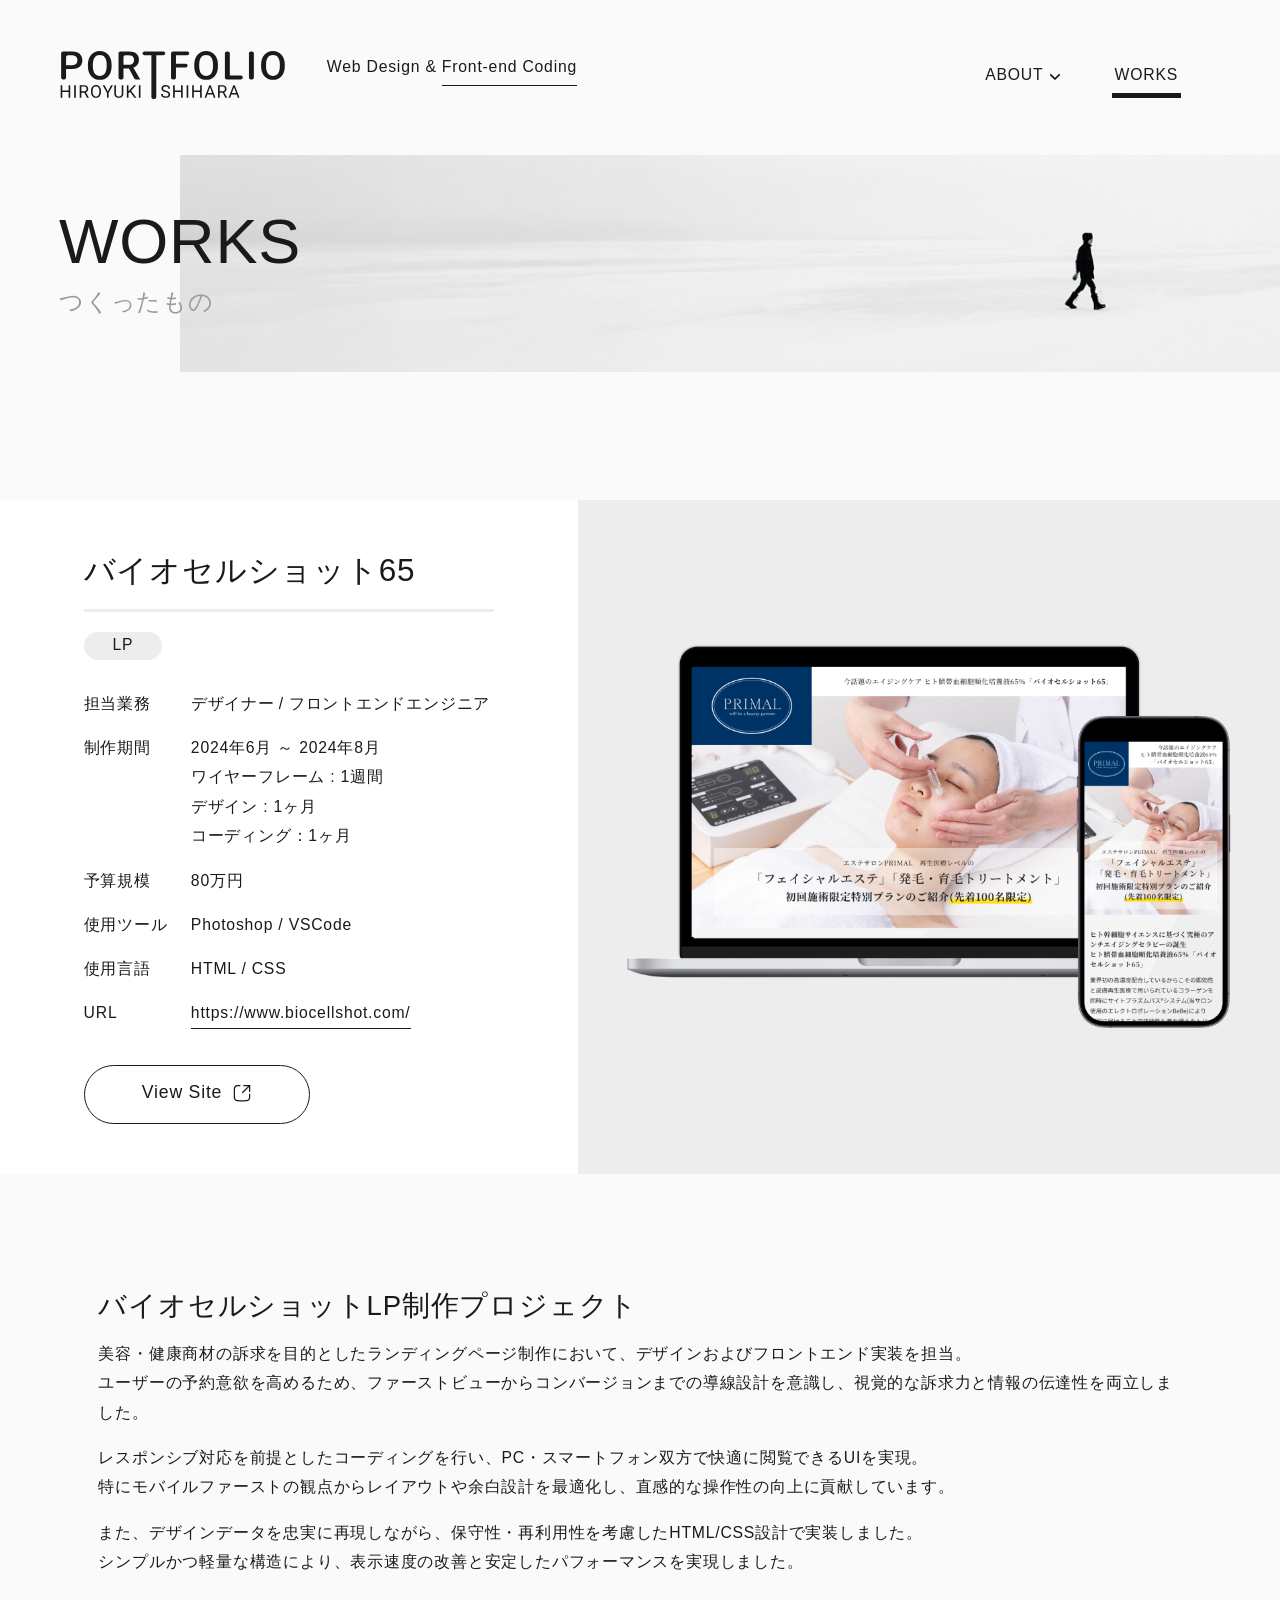
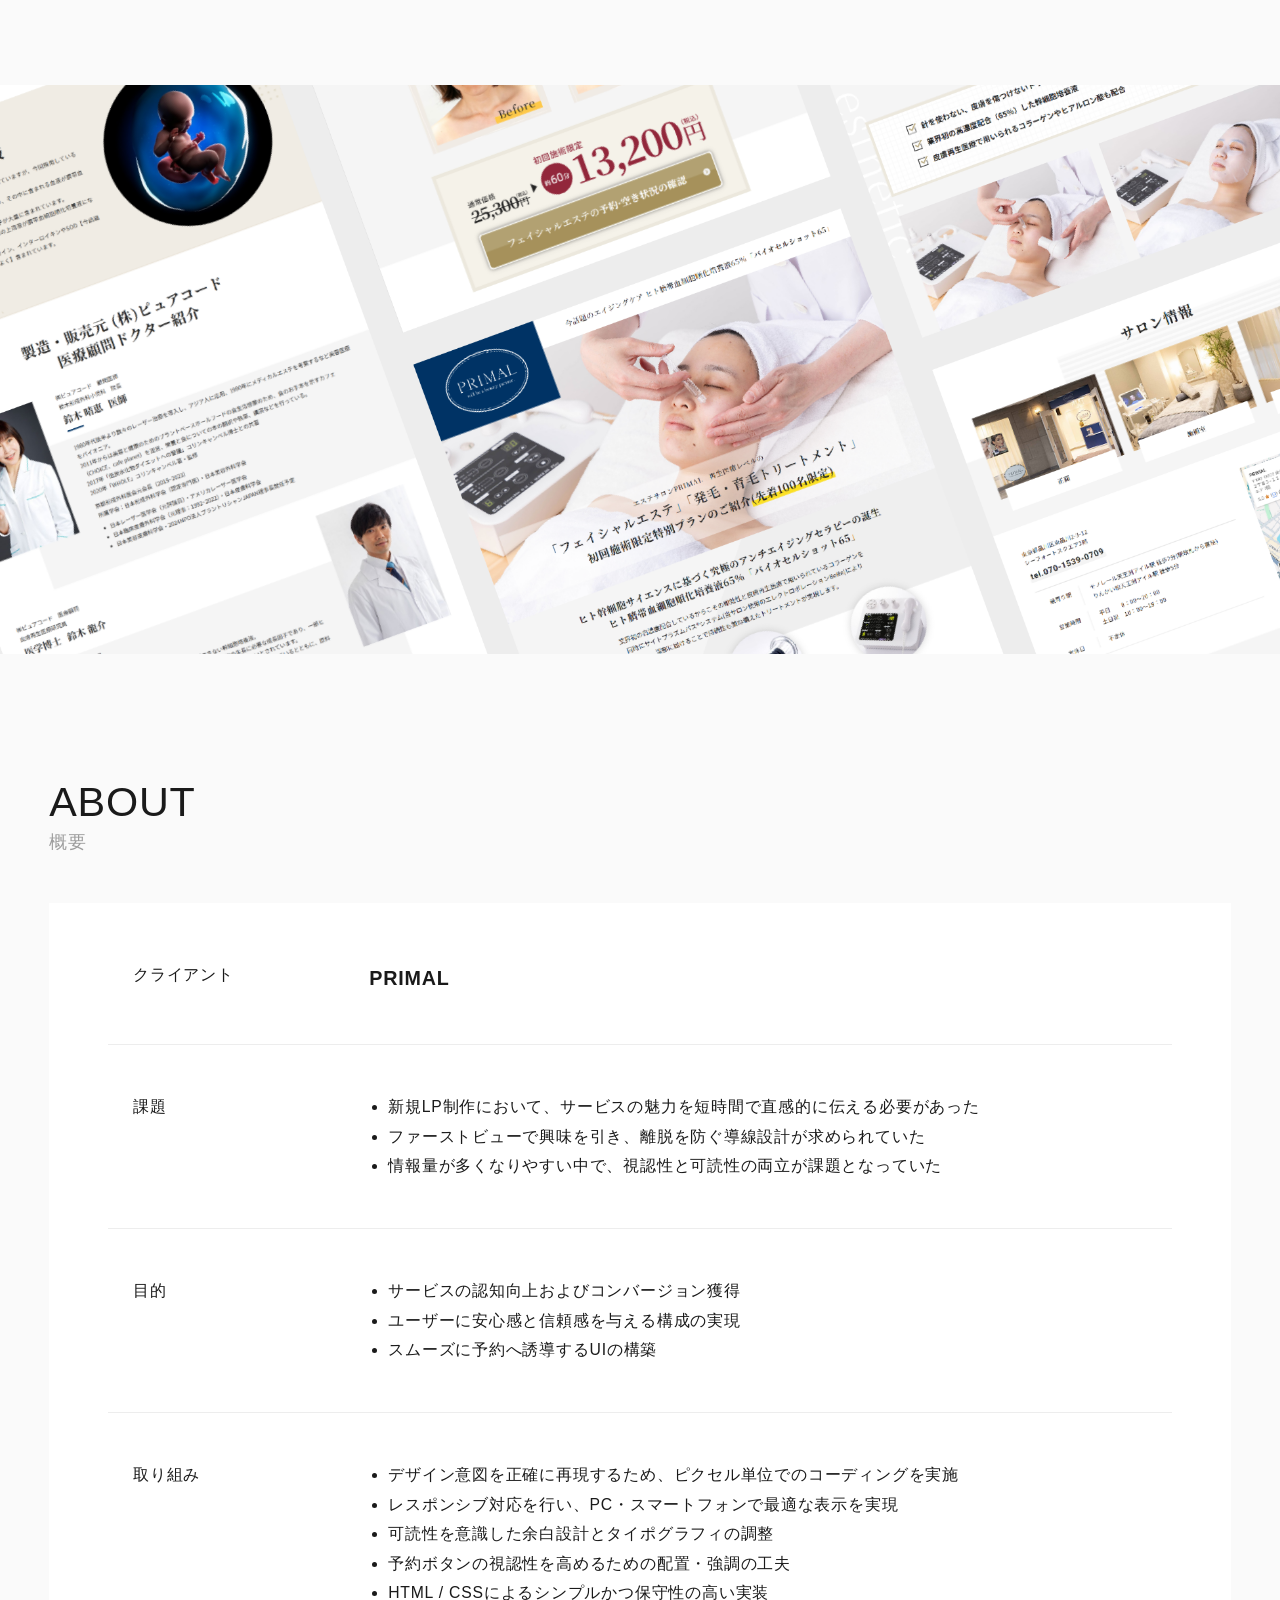
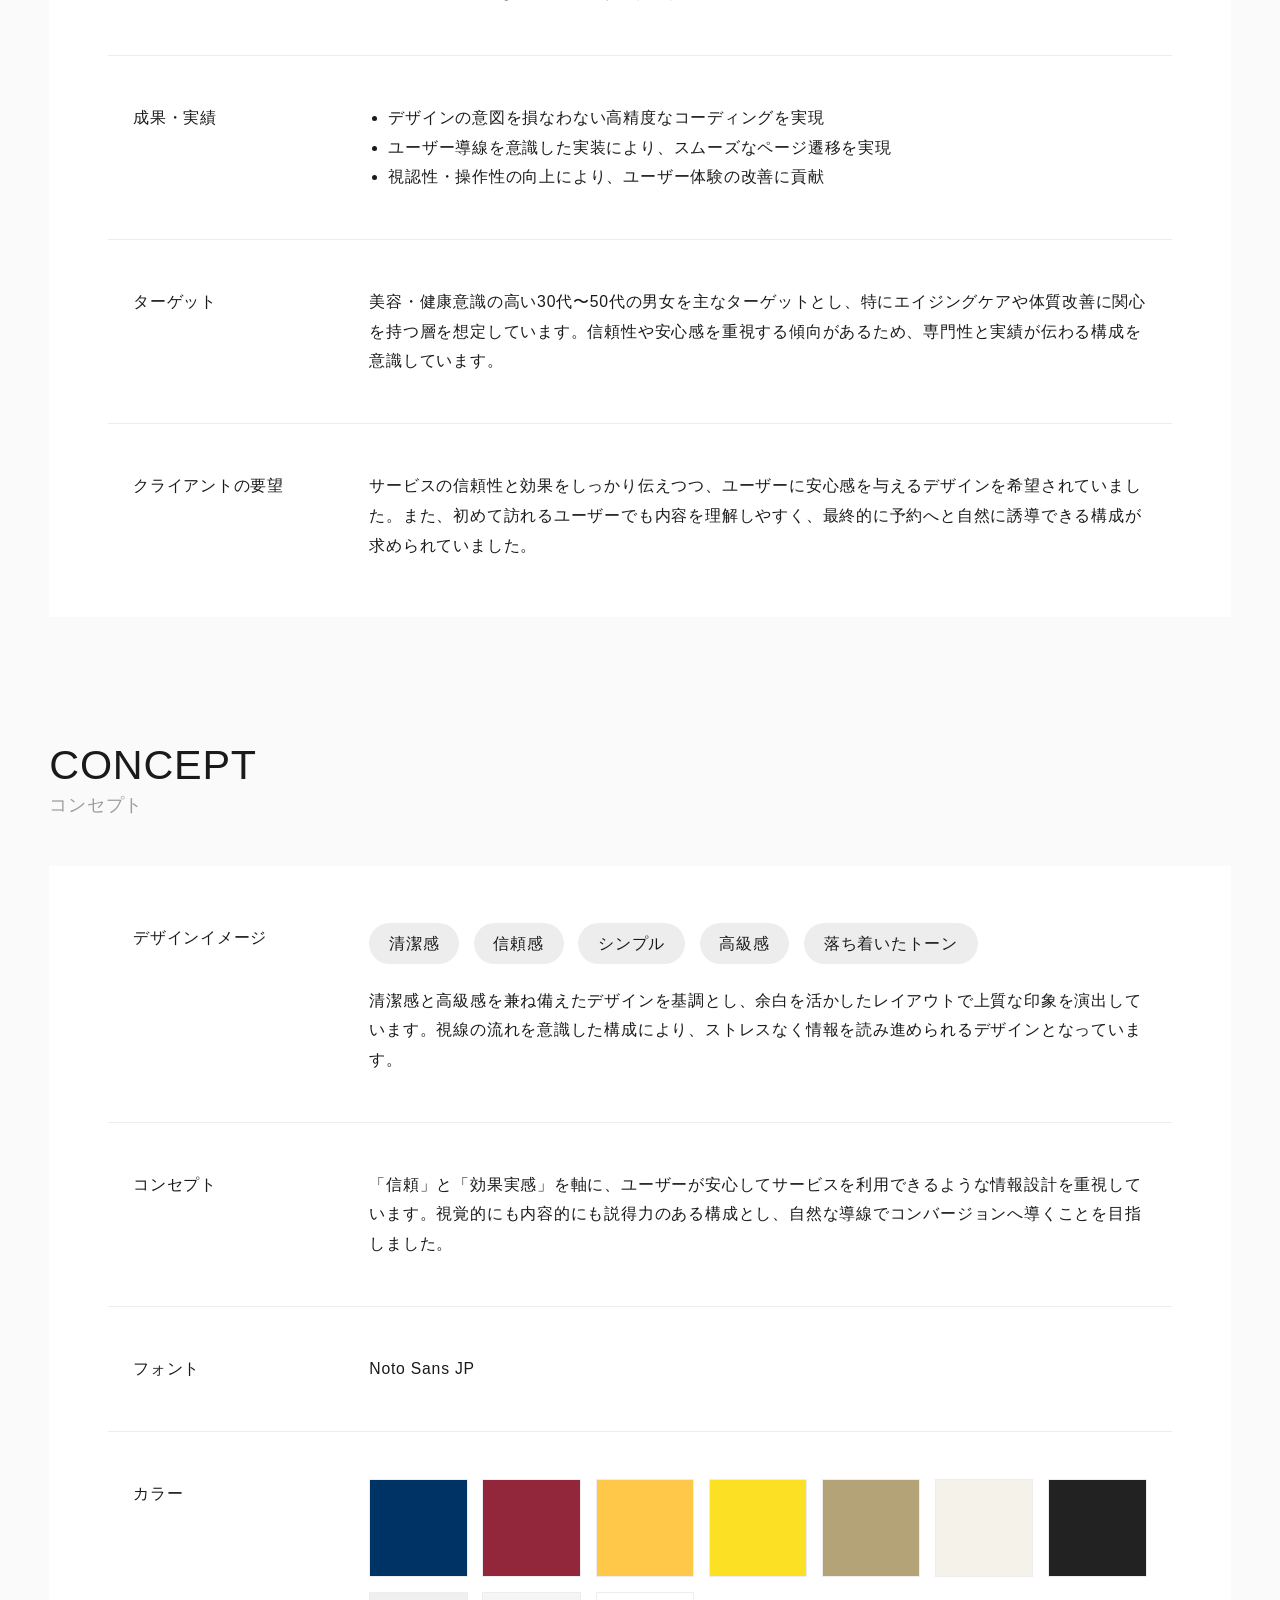
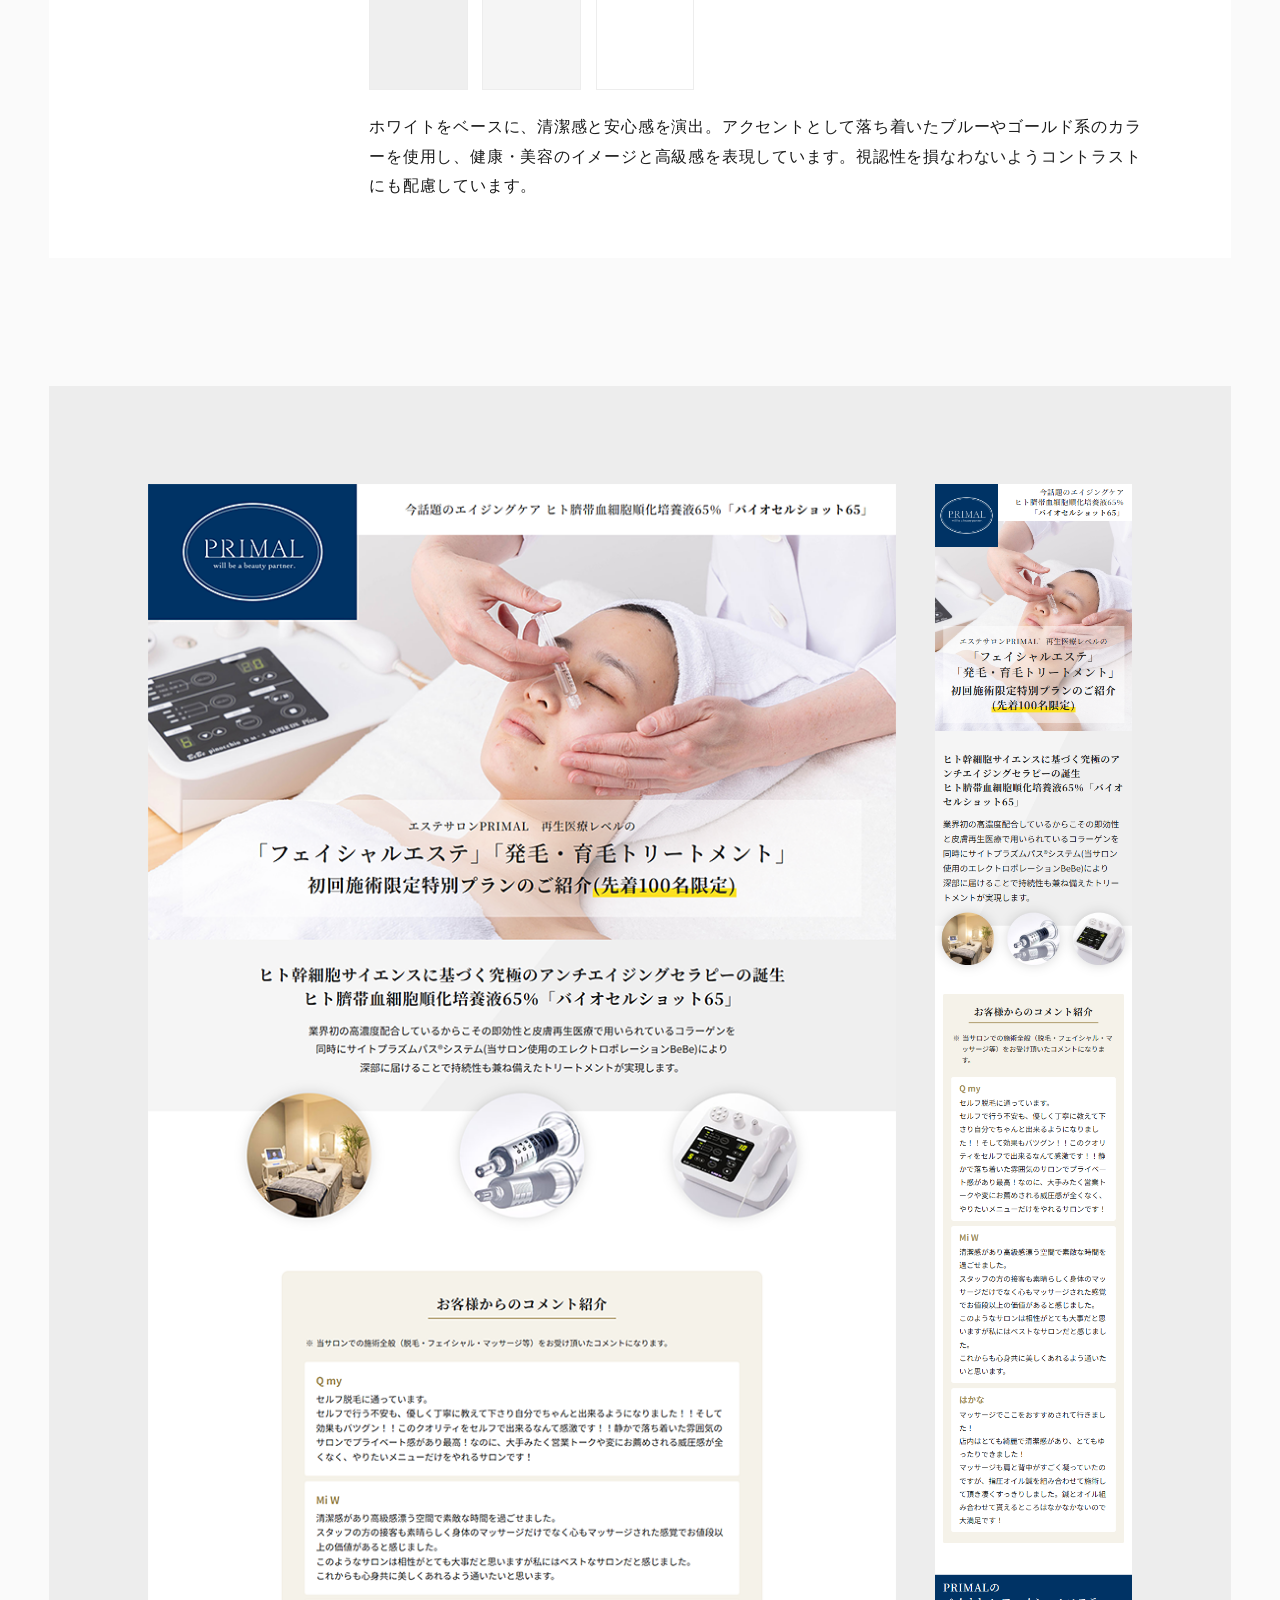
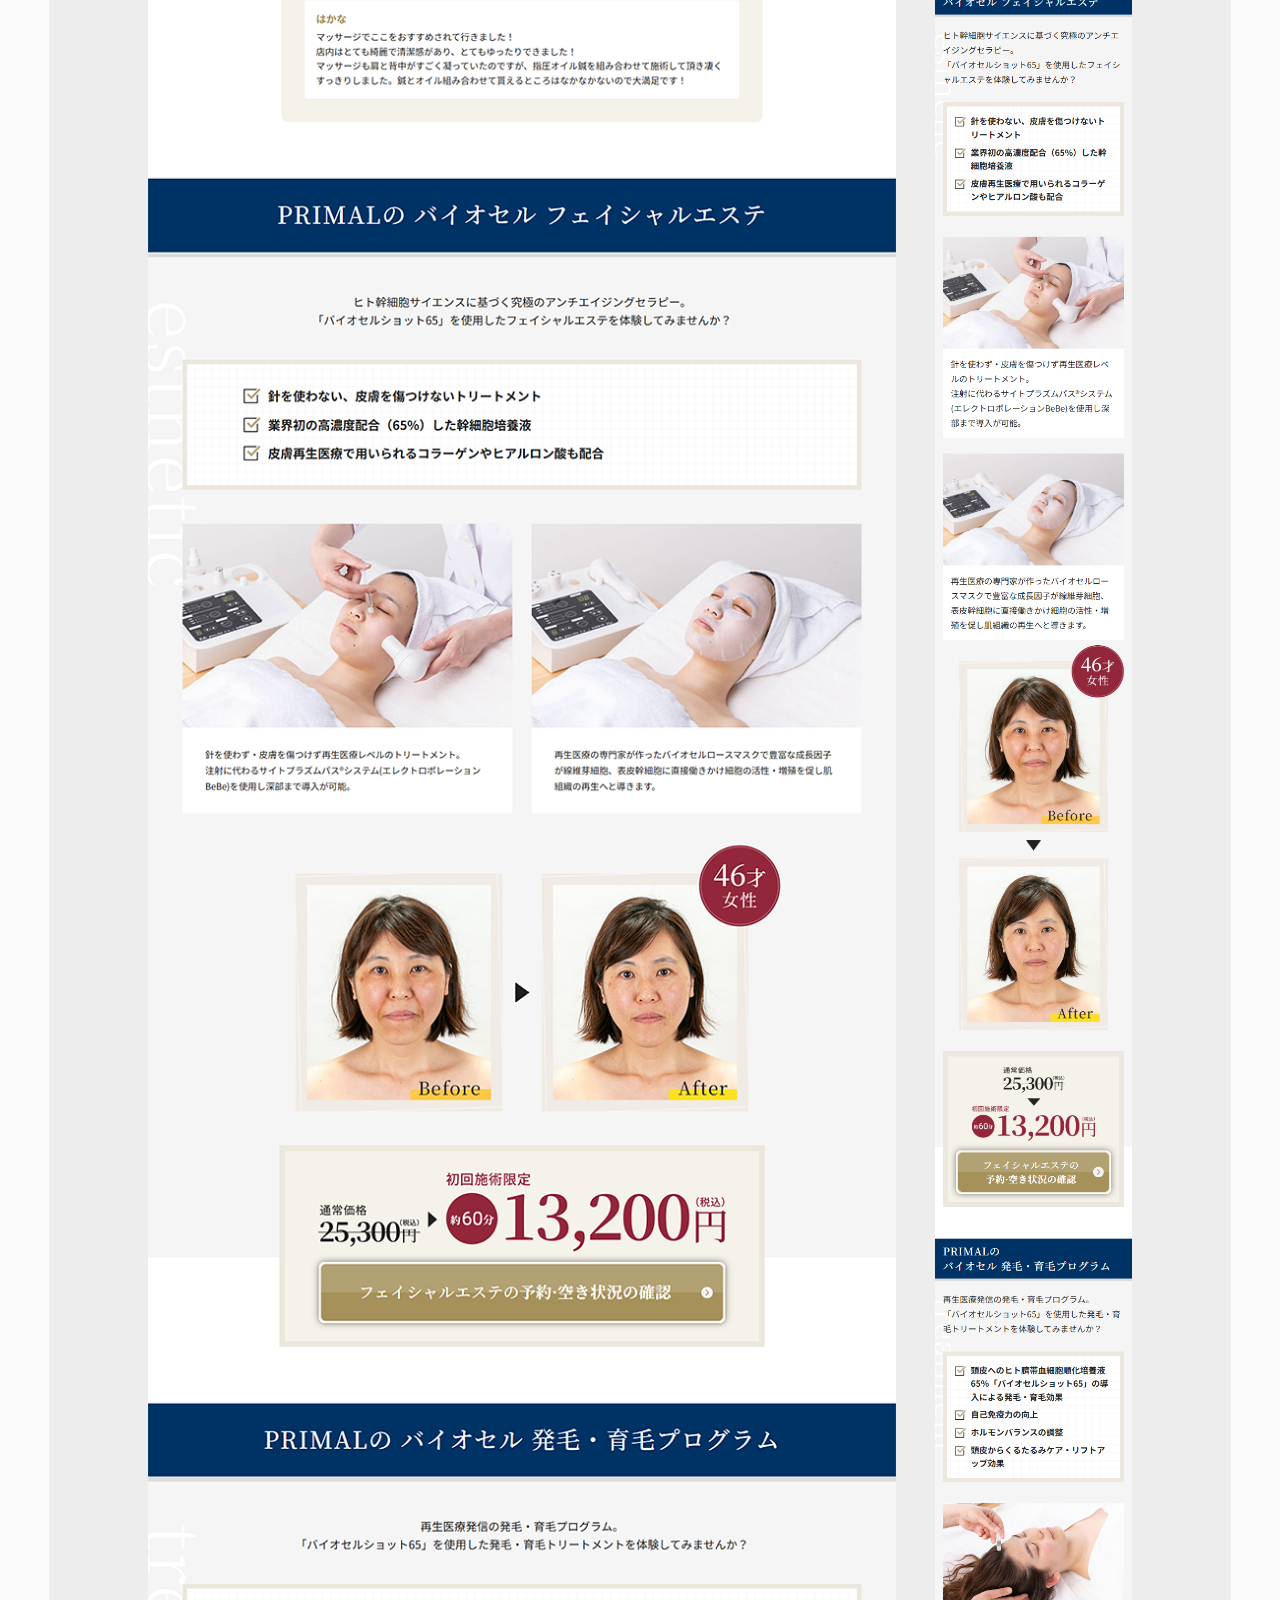
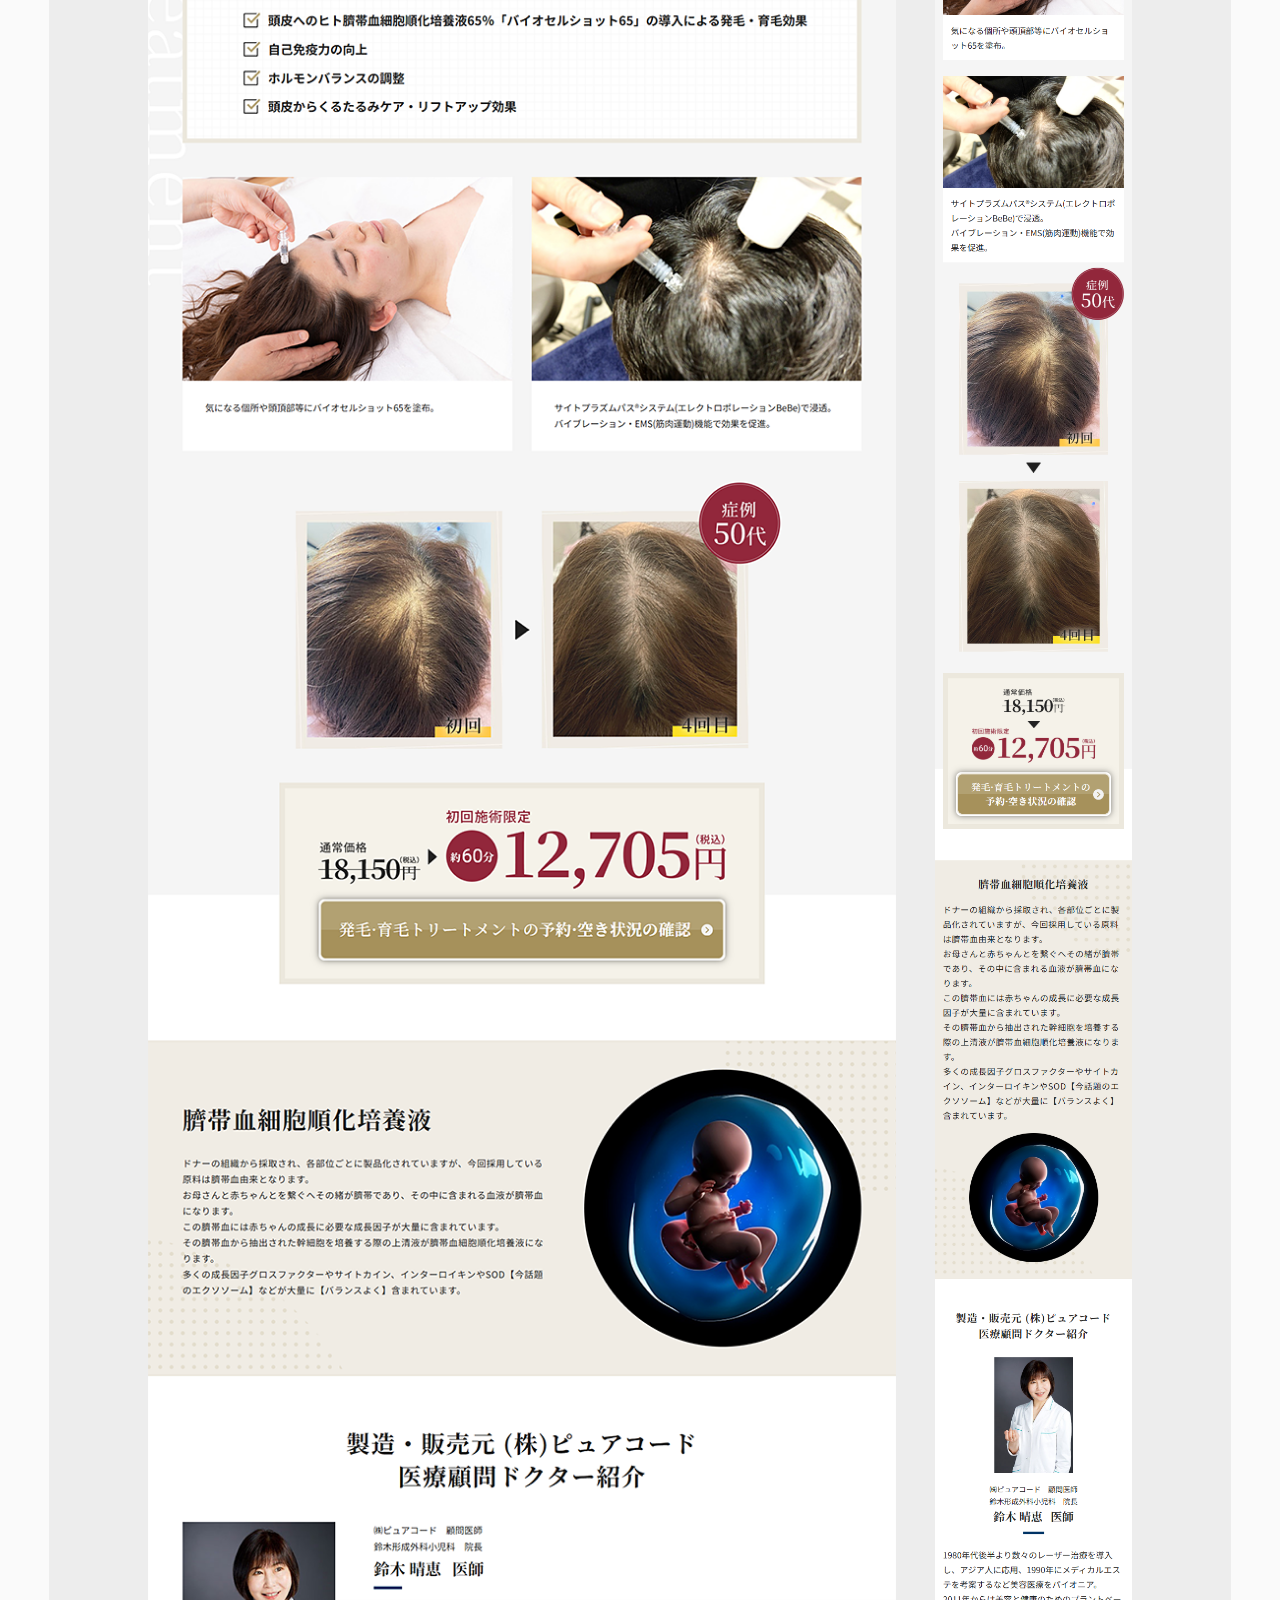
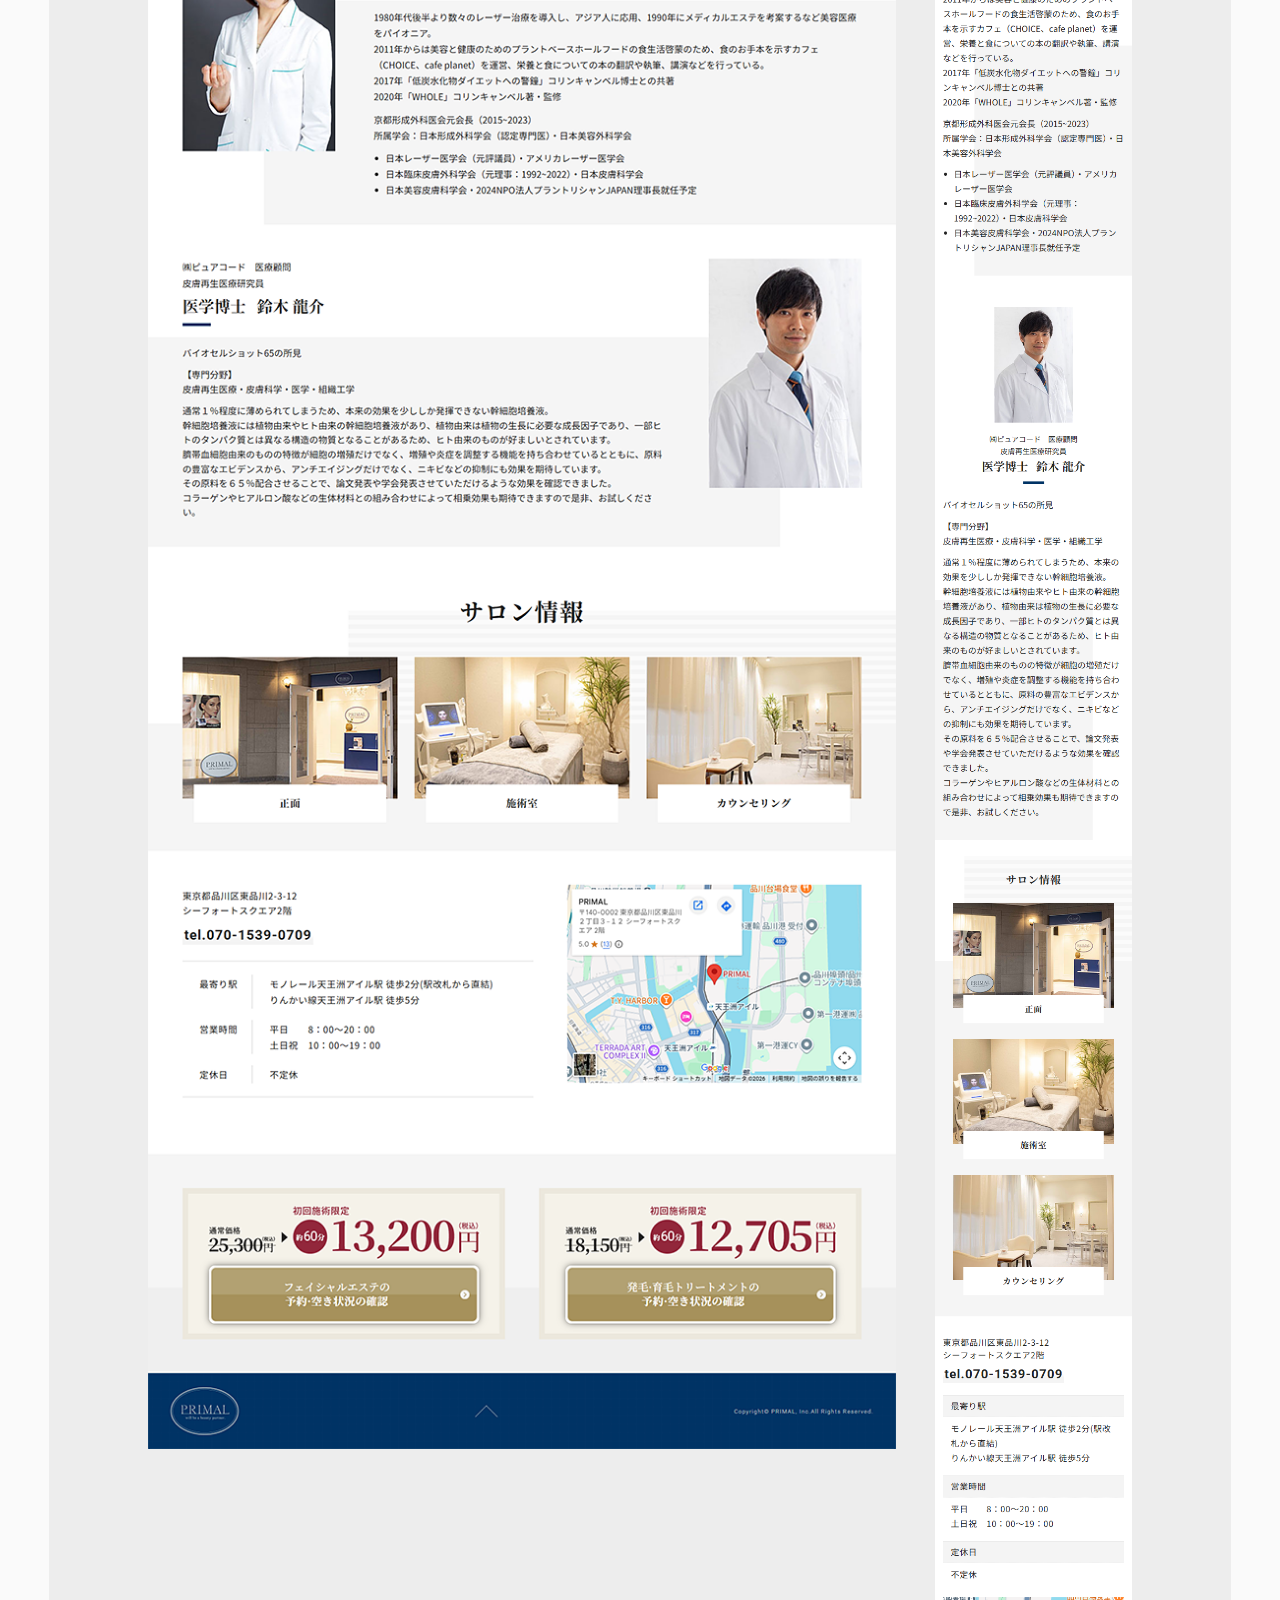
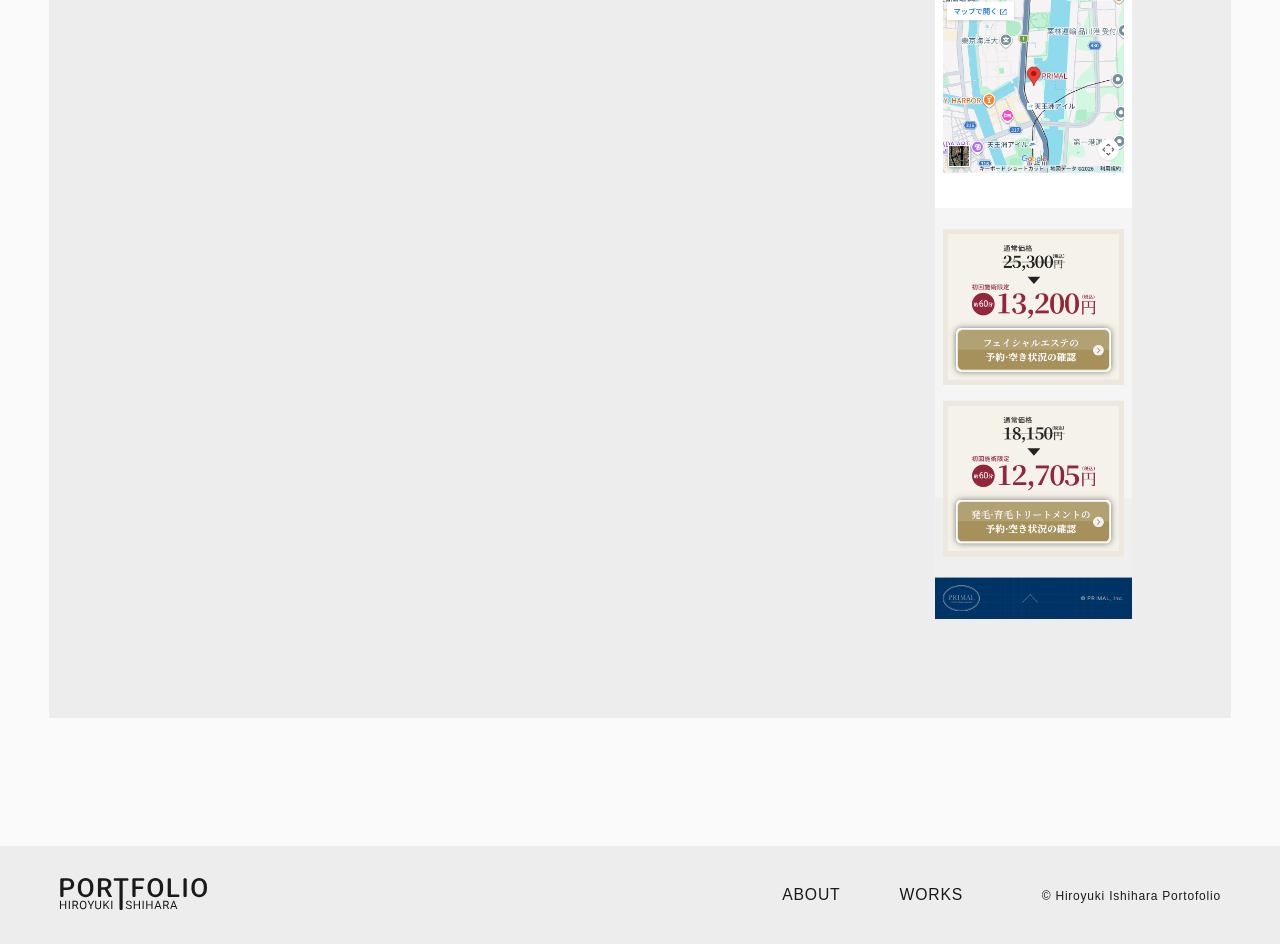
==== commit bc4e36f0: "テキスト変更" ====
--- a/works/biocellshot.html
+++ b/works/biocellshot.html
@@ -118,6 +118,7 @@
                 <div class="item">
                   <dt>制作期間</dt>
                   <dd>
+                    2024年6月 ～ 2024年8月<br />
                     ワイヤーフレーム : 1週間<br />
                     デザイン : 1ヶ月<br />
                     コーディング：1ヶ月
@@ -125,7 +126,7 @@
                 </div>
                 <div class="item">
                   <dt>予算規模</dt>
-                  <dd>50万円</dd>
+                  <dd>80万円</dd>
                 </div>
                 <div class="item">
                   <dt>使用ツール</dt>
--- a/css/works.css
+++ b/css/works.css
@@ -167,7 +167,7 @@
   display: inline-block;
   width: clamp(12px, 1.54vw, 20px);
   height: clamp(12px, 1.54vw, 20px);
-  background-image: url(/images/icon-ex.svg);
+  background-image: url(../images/icon-ex.svg);
   background-repeat: no-repeat;
   background-size: contain;
   background-position: center;
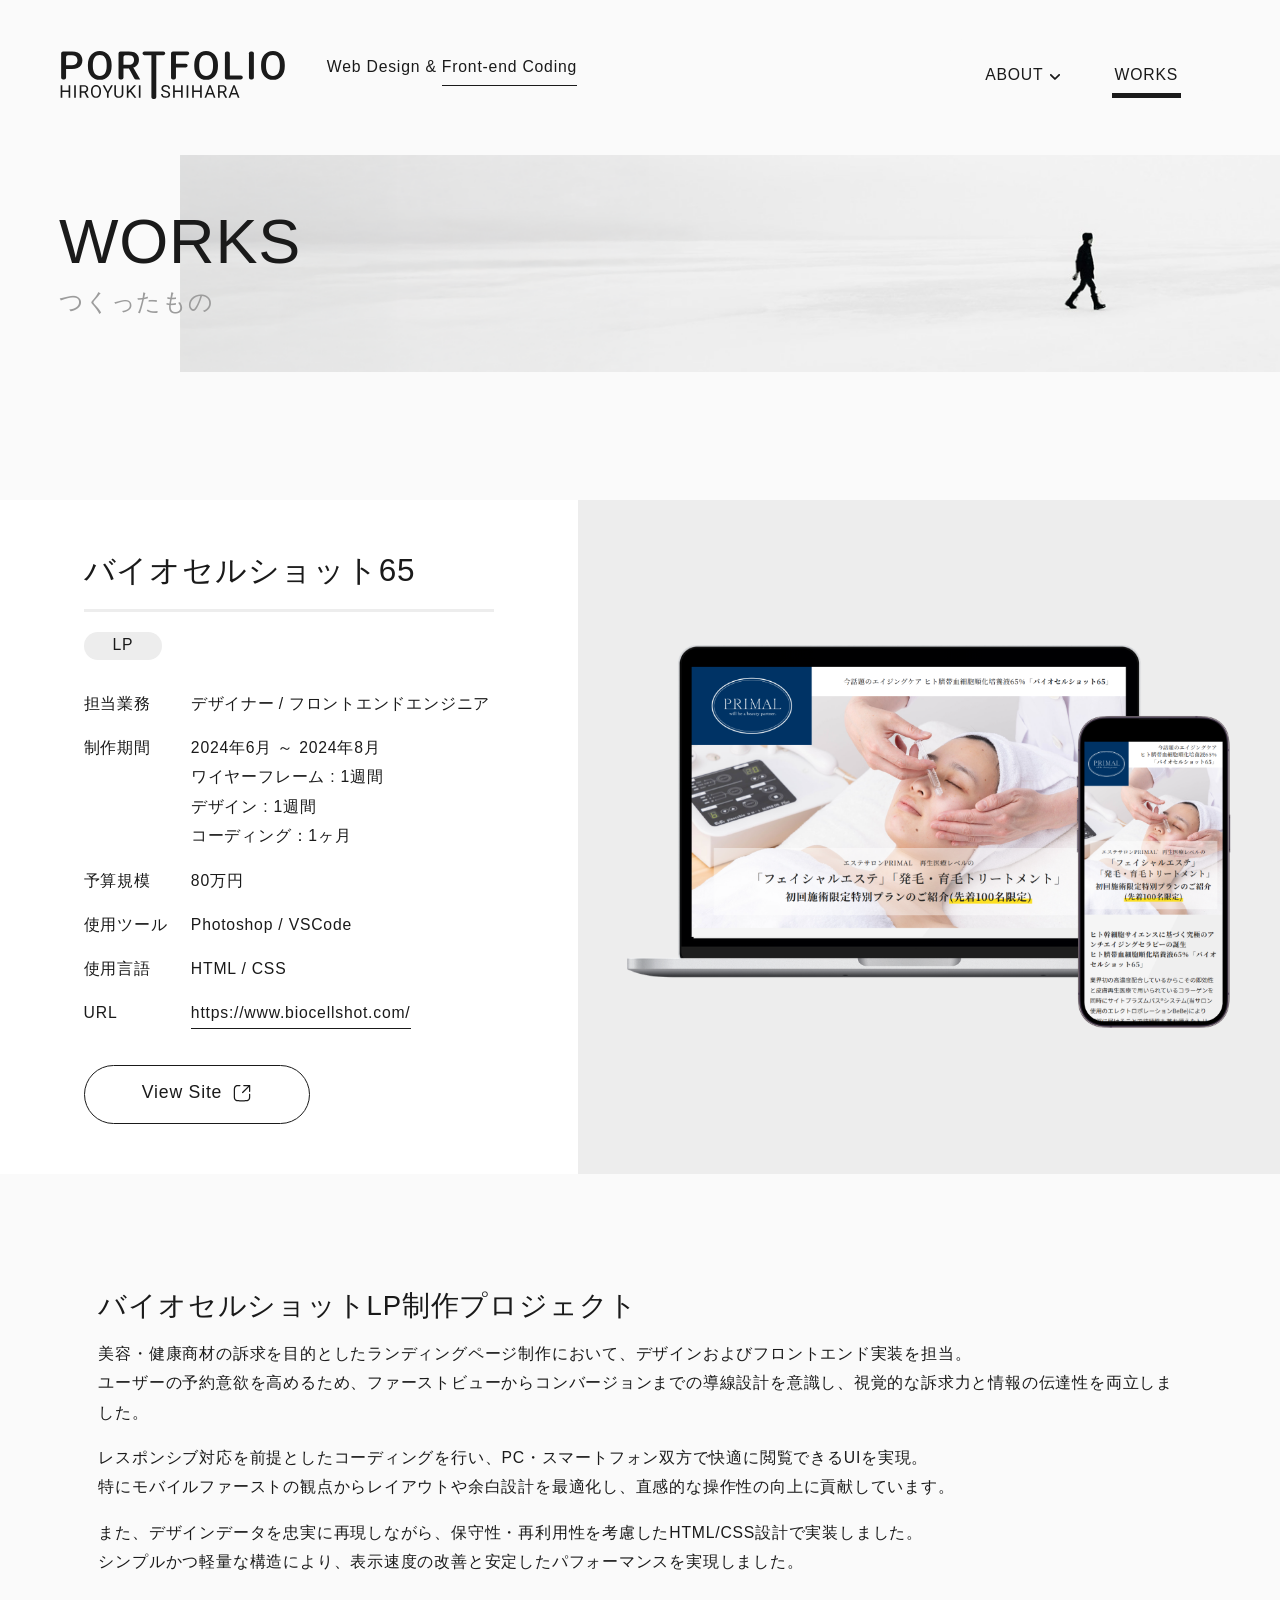
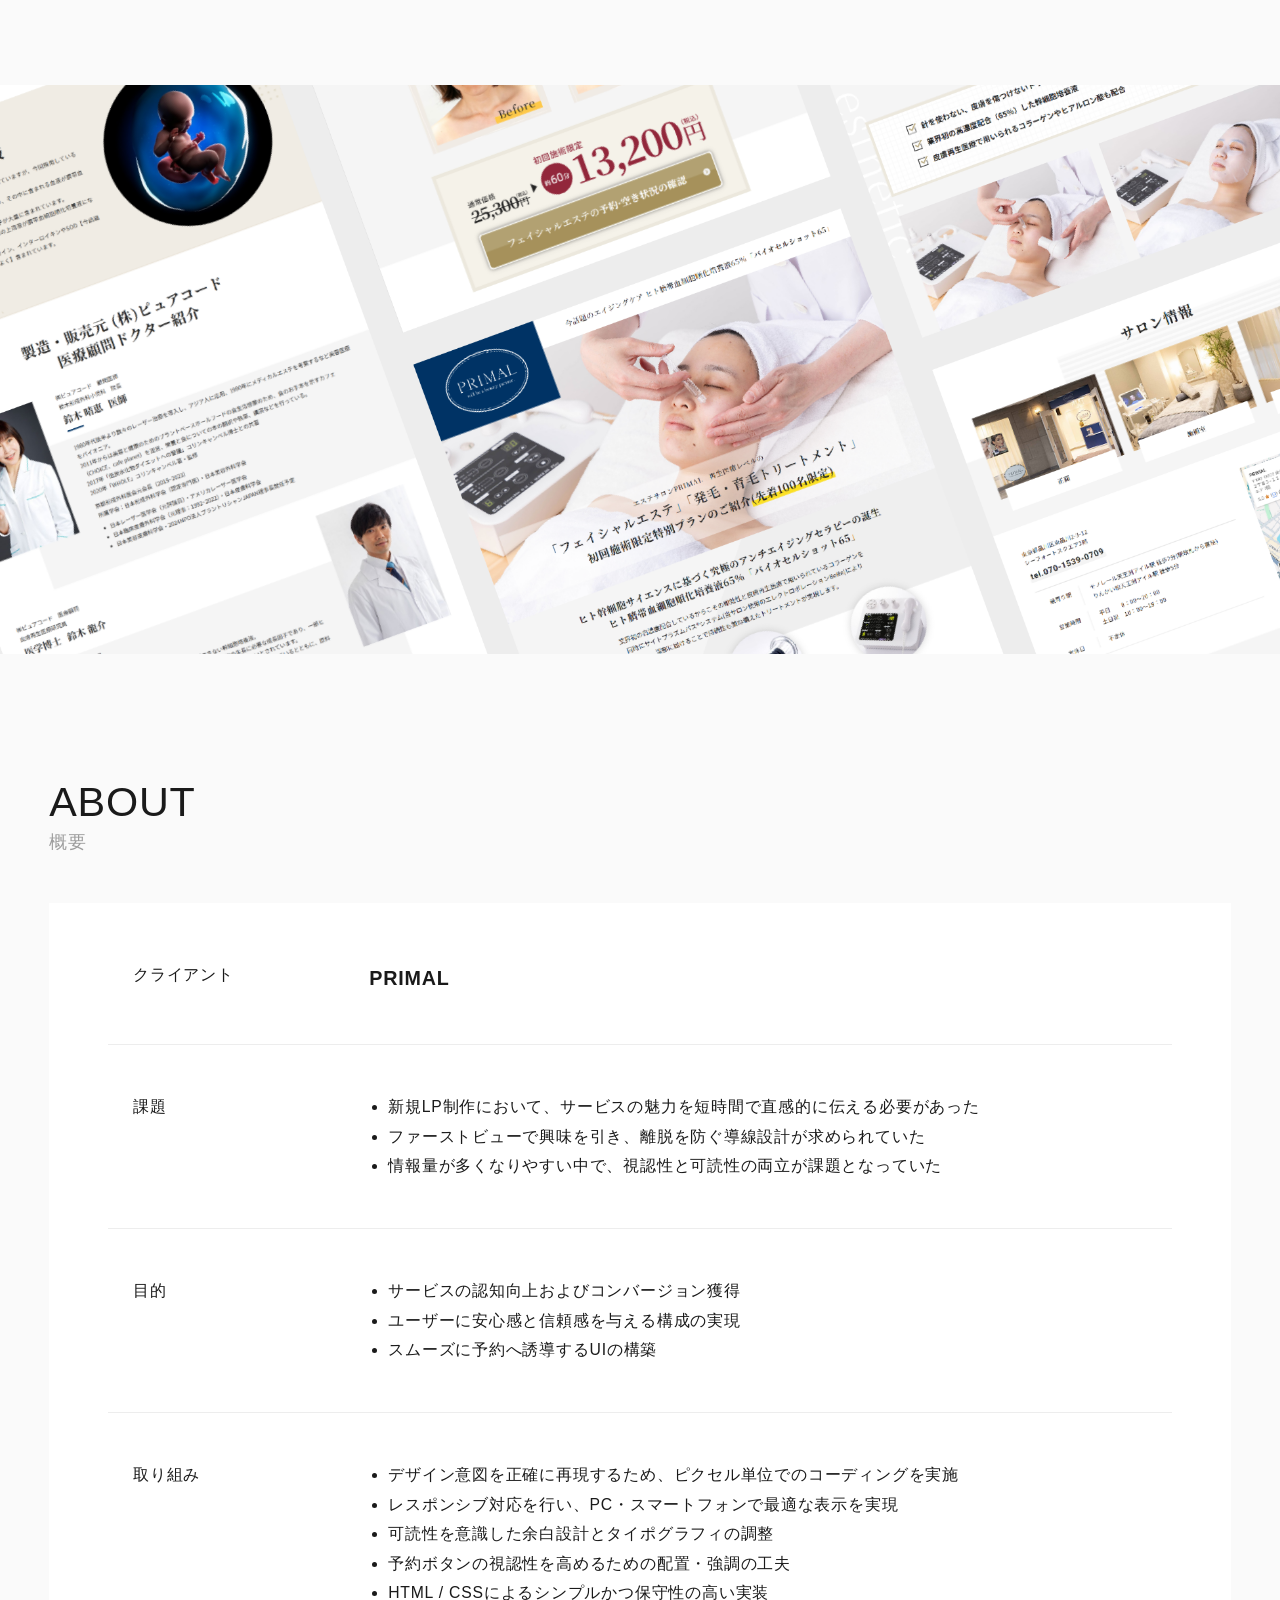
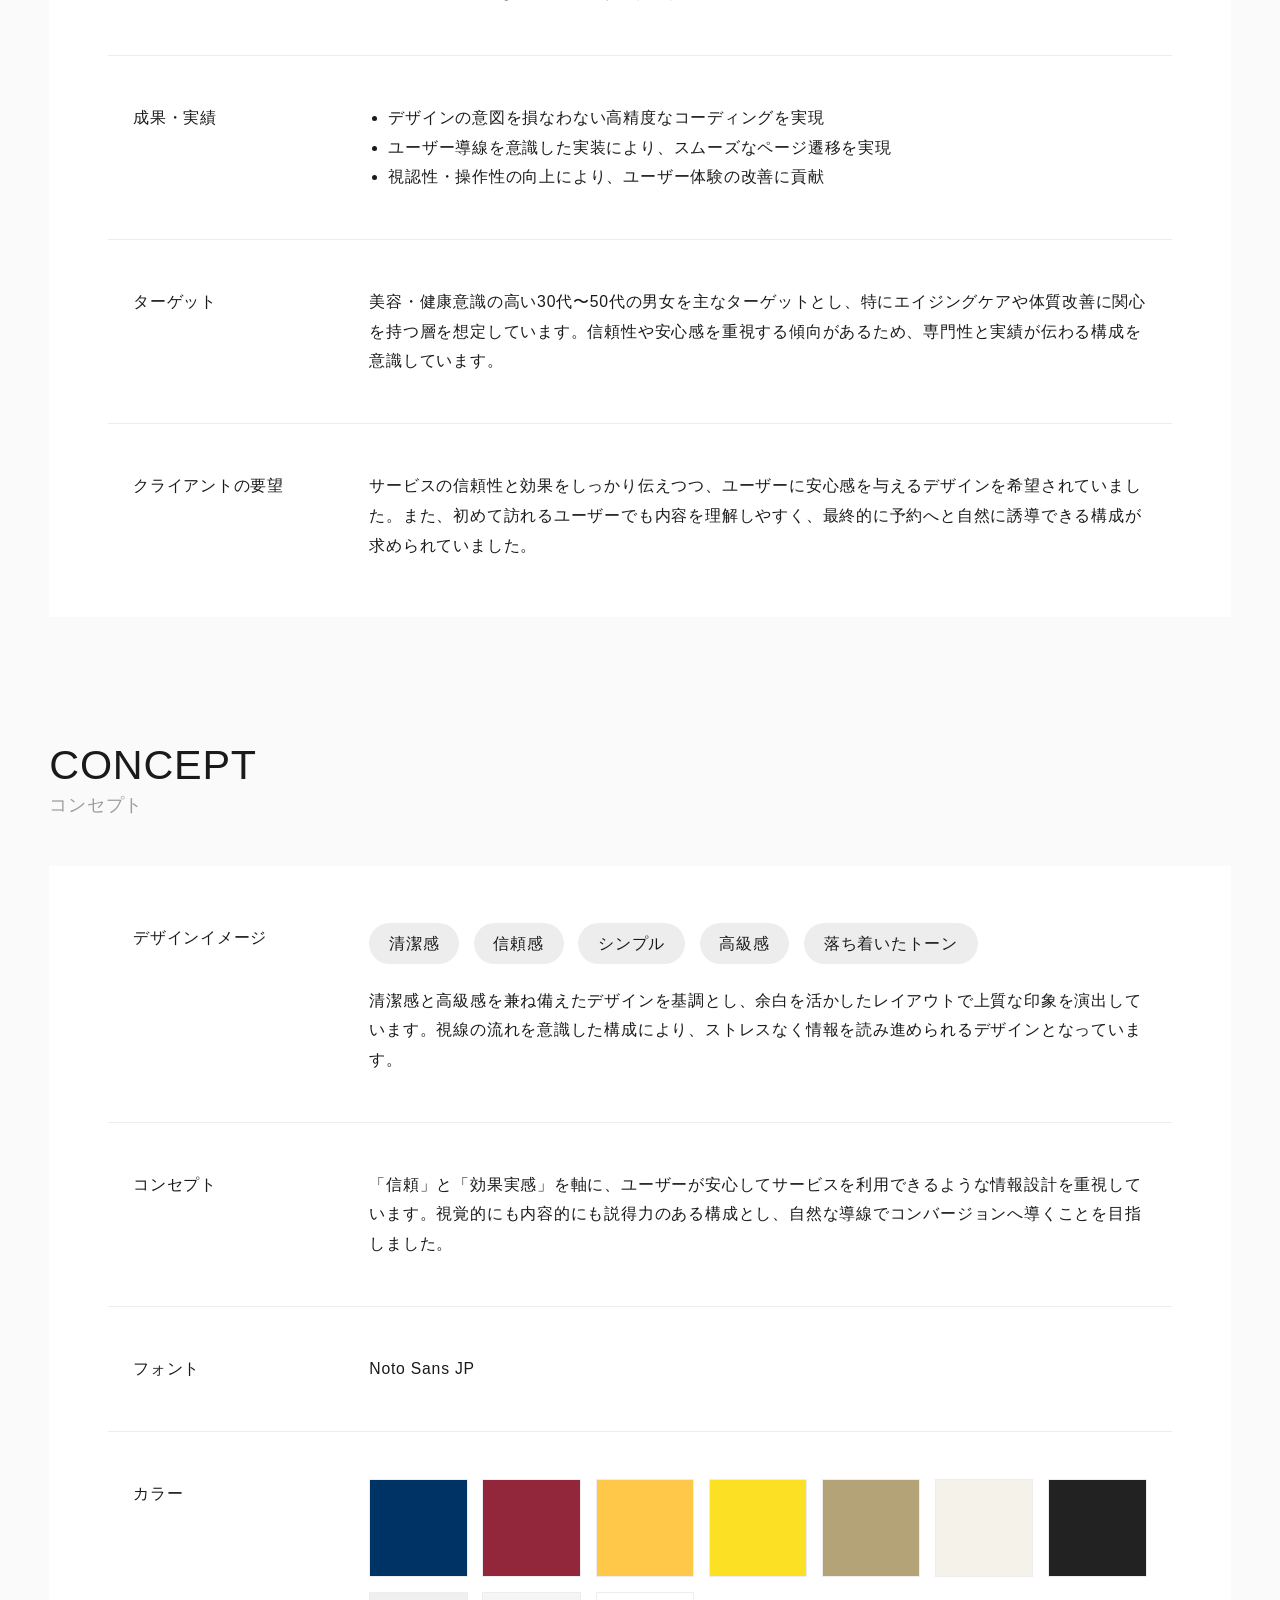
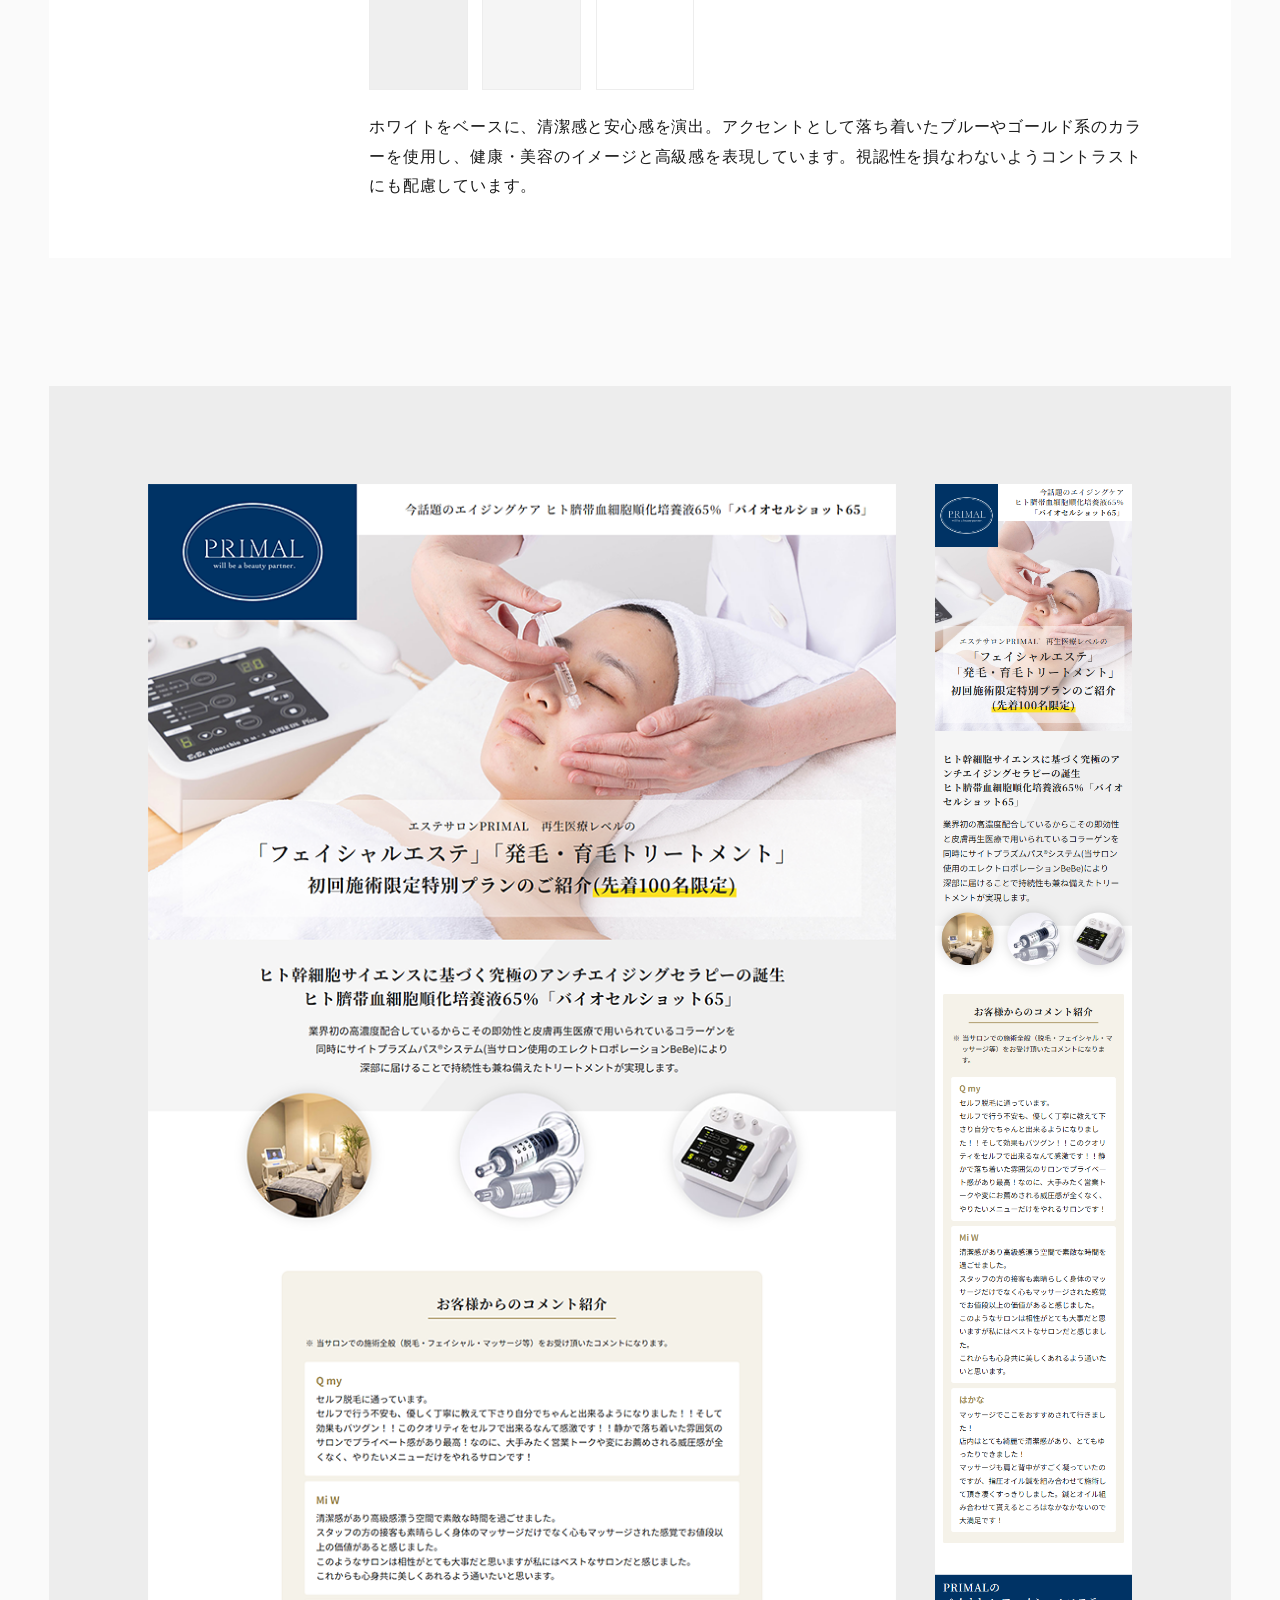
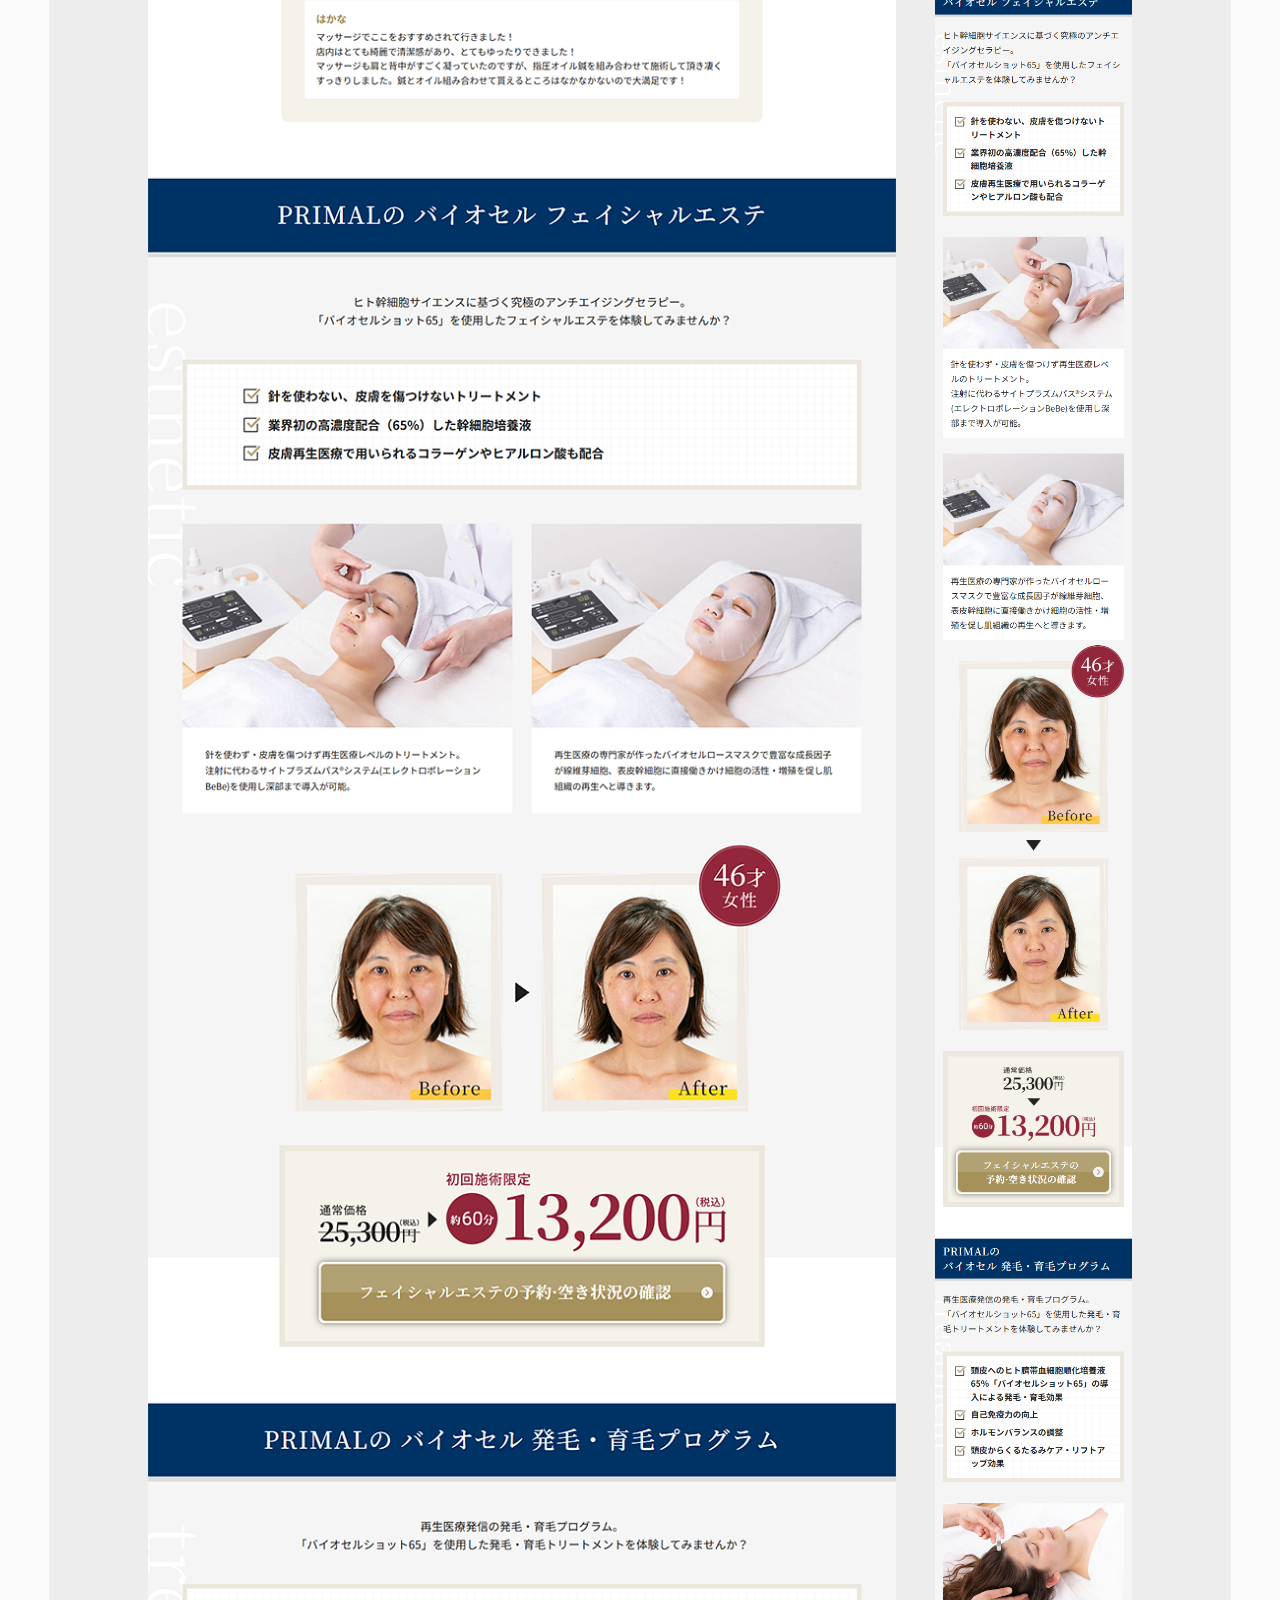
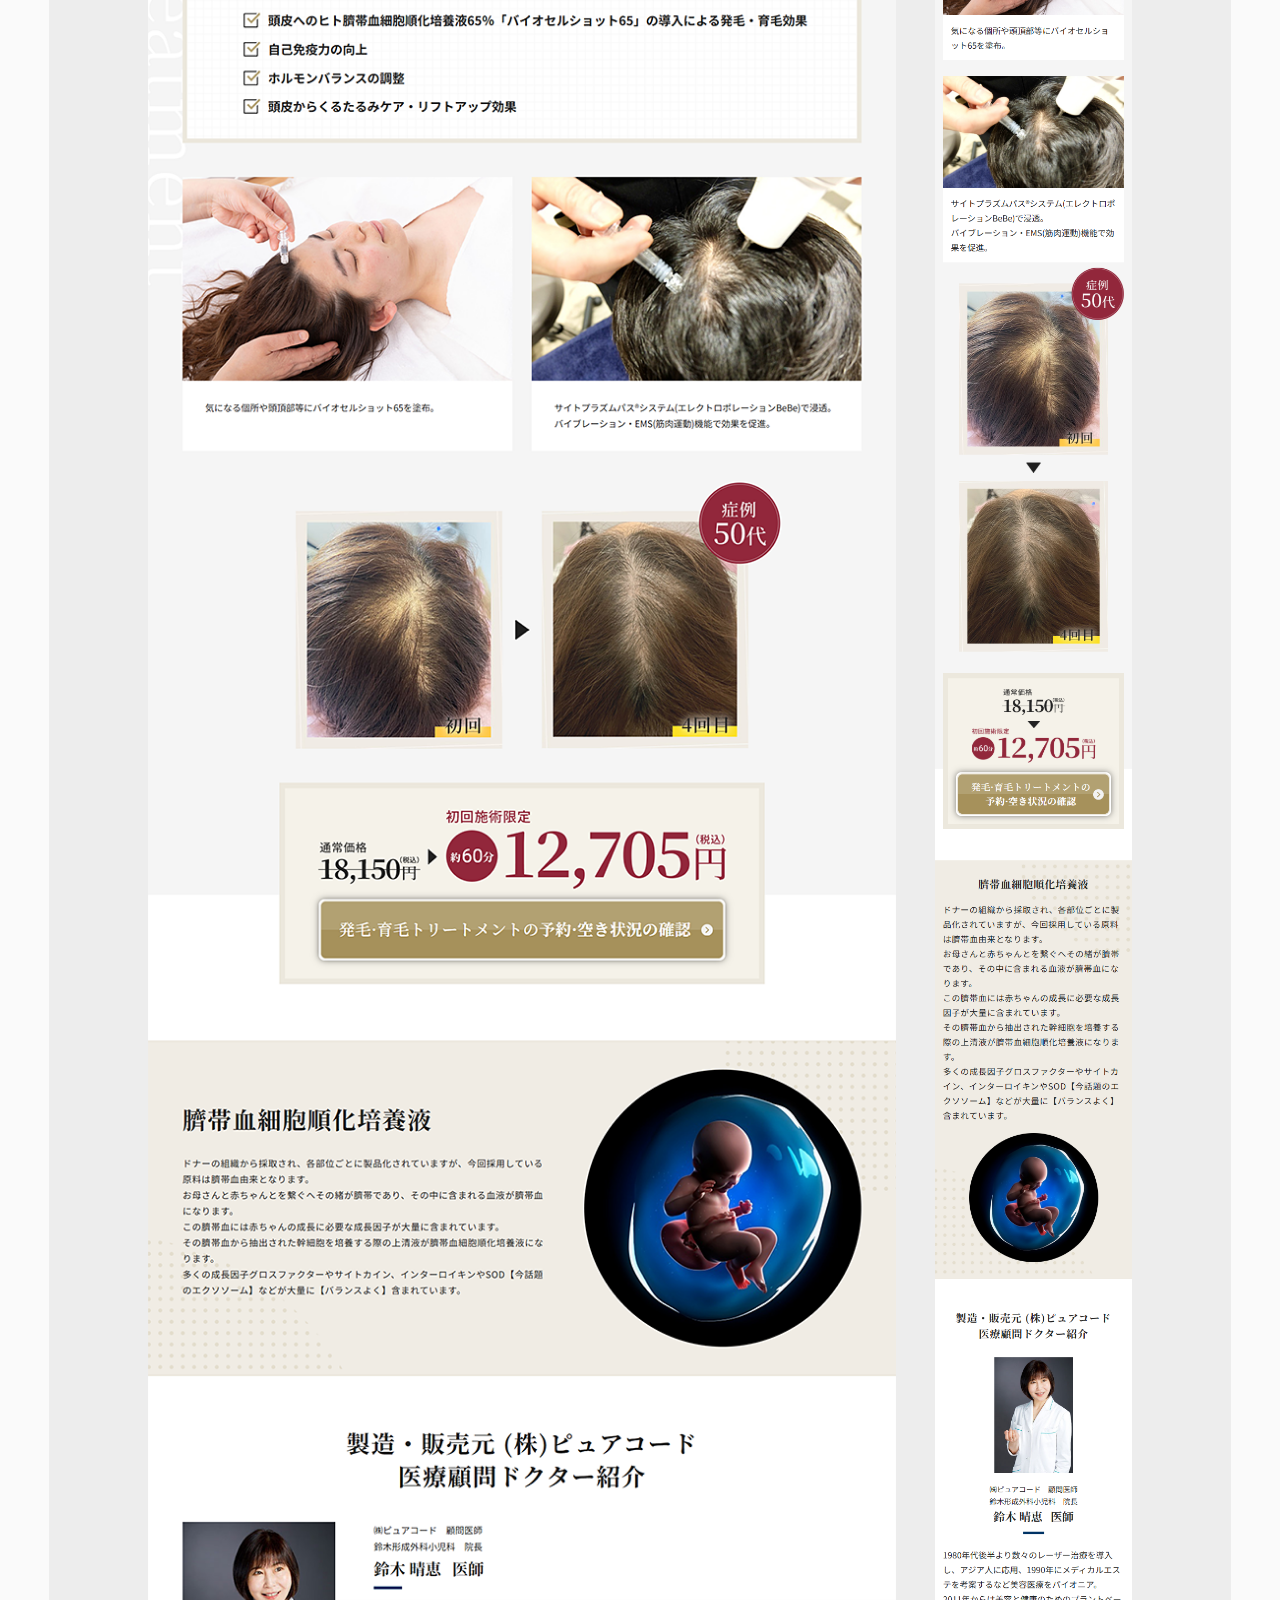
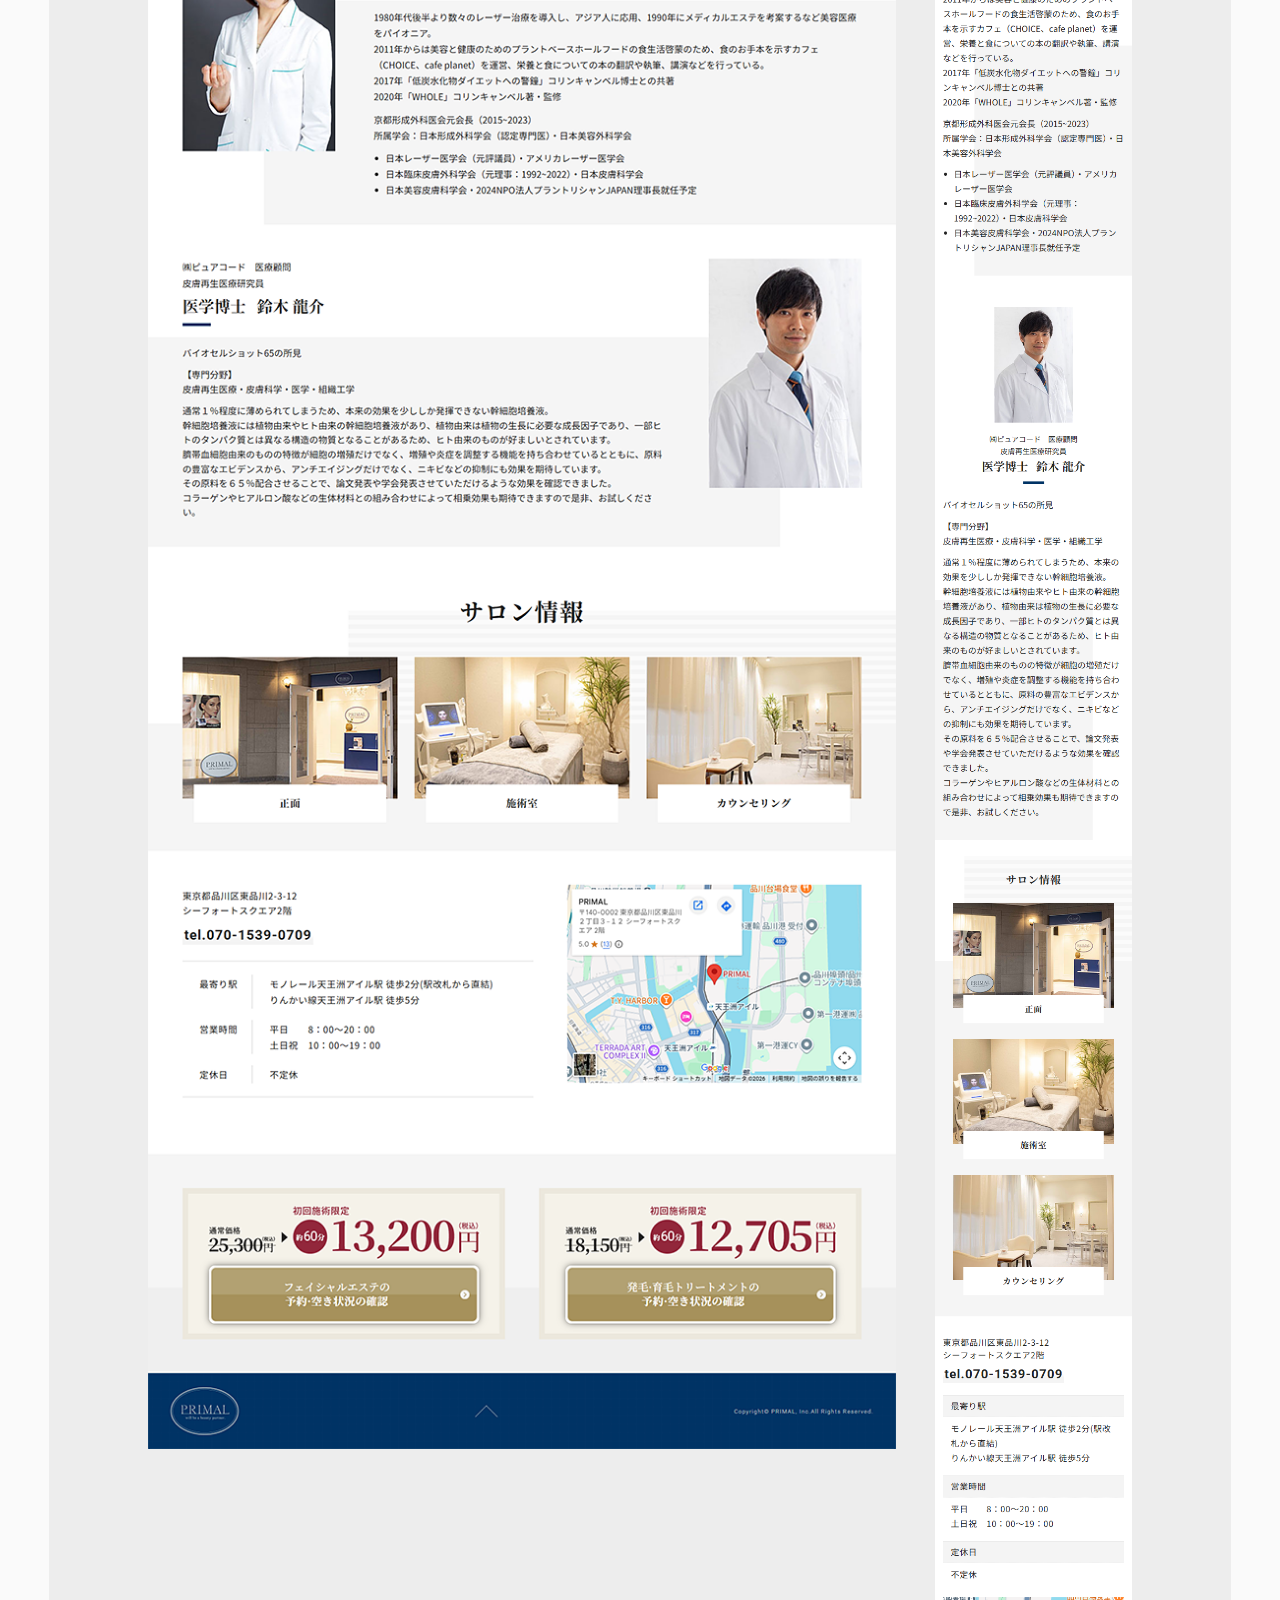
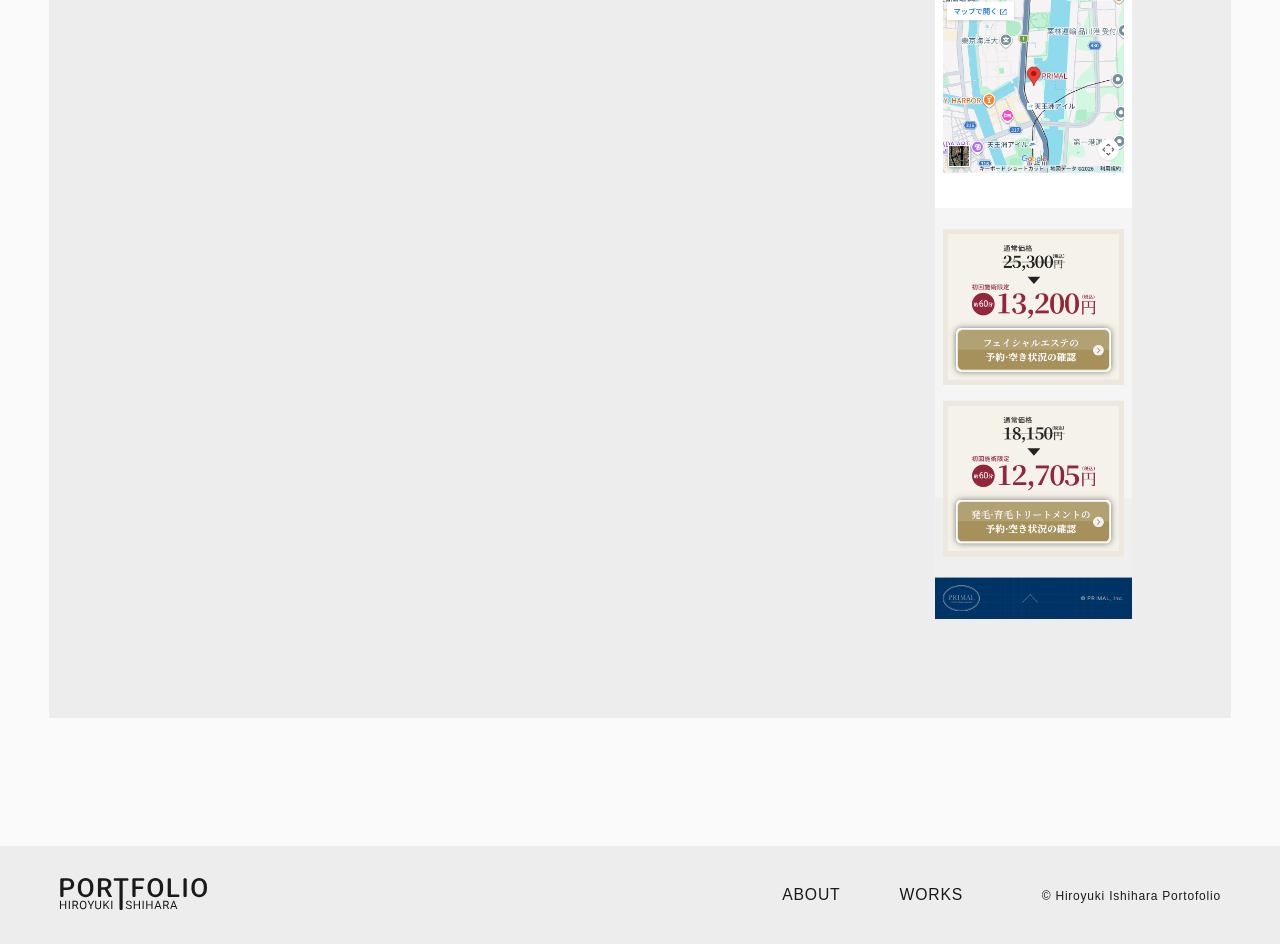
==== commit d2ca2c68: "デザイン期間変更" ====
--- a/works/biocellshot.html
+++ b/works/biocellshot.html
@@ -120,7 +120,7 @@
                   <dd>
                     2024年6月 ～ 2024年8月<br />
                     ワイヤーフレーム : 1週間<br />
-                    デザイン : 1ヶ月<br />
+                    デザイン : 1週間<br />
                     コーディング：1ヶ月
                   </dd>
                 </div>
